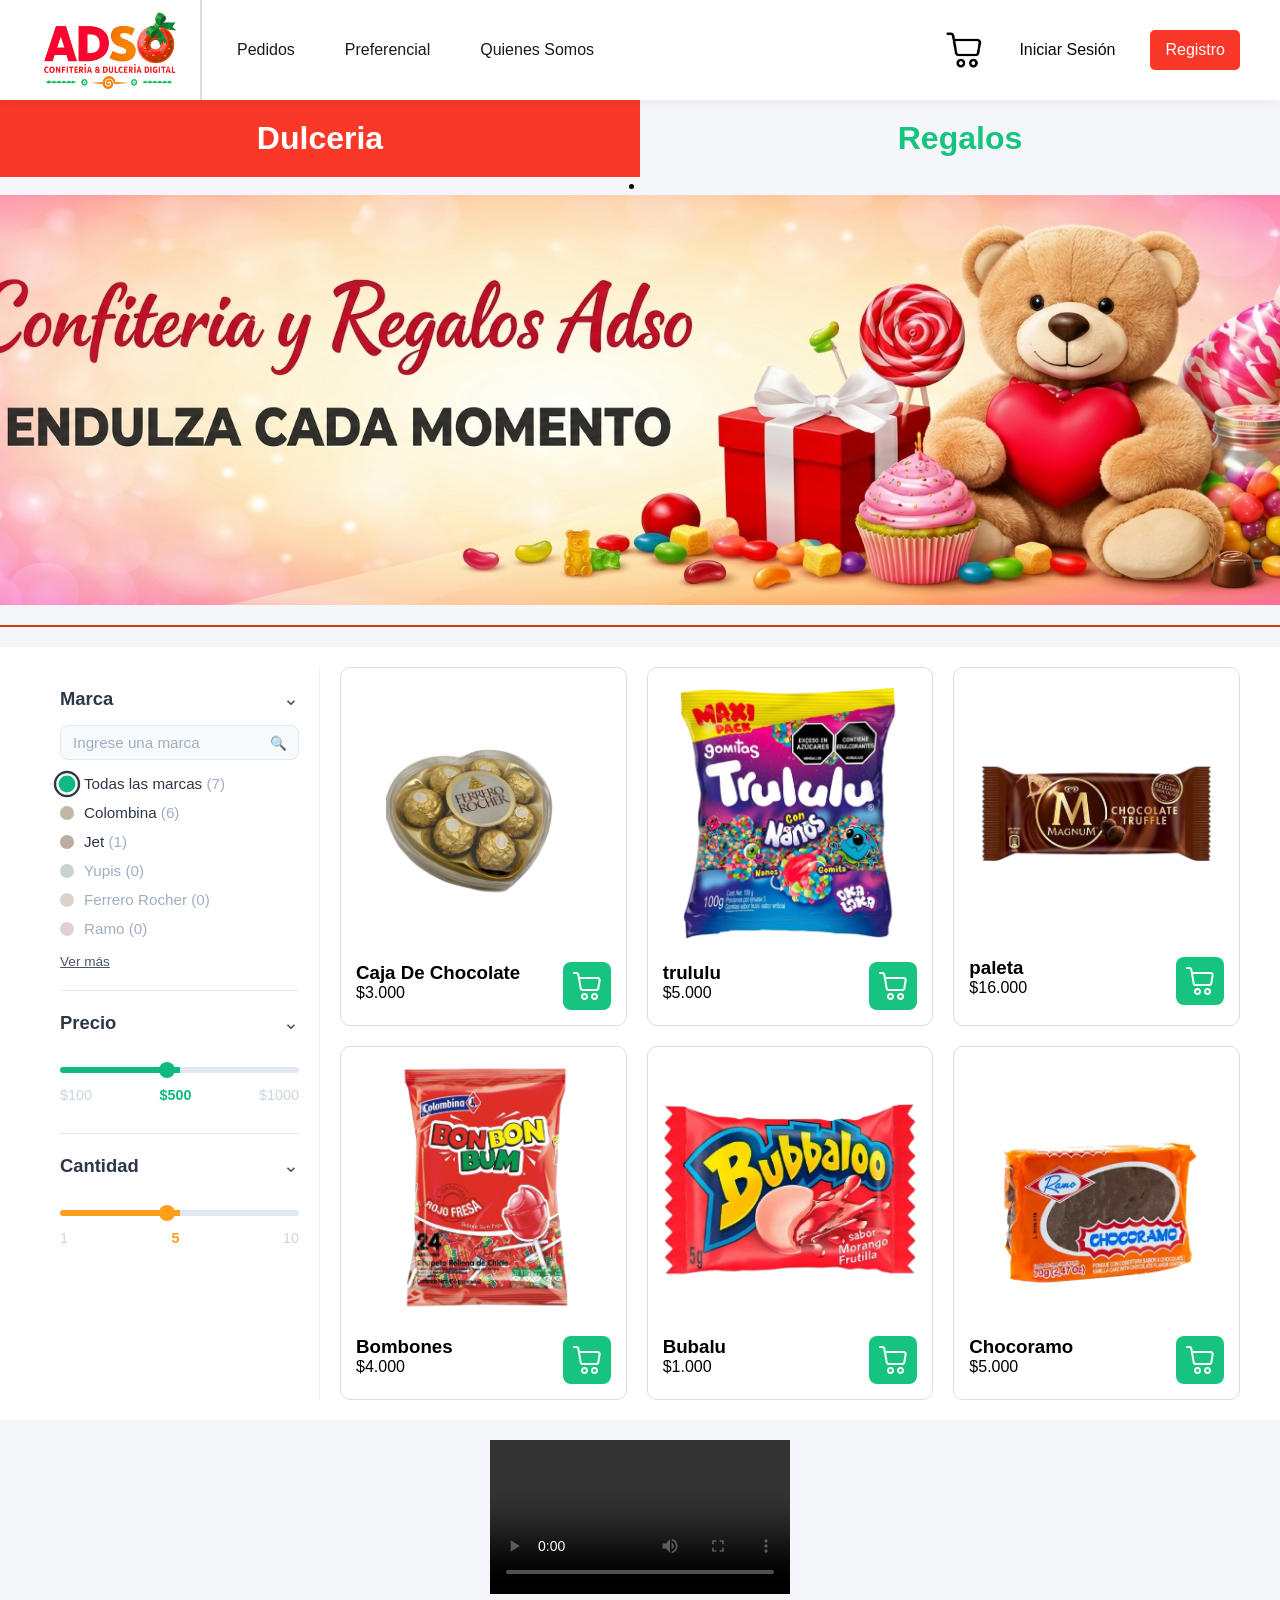
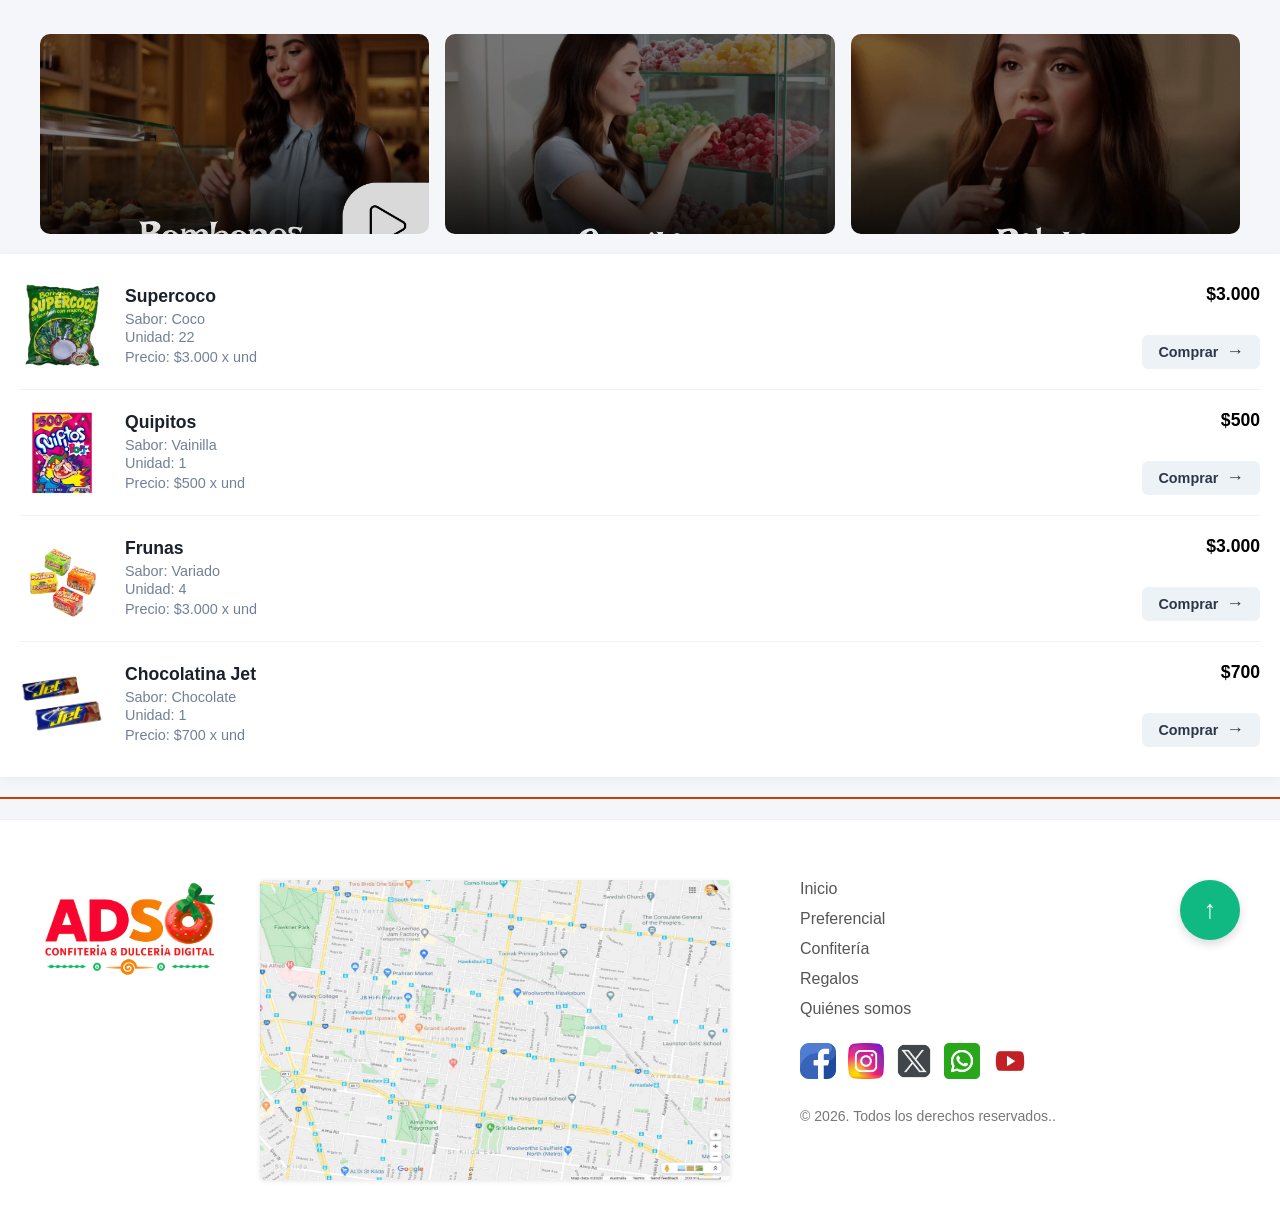
==== index.html @ 6a6c9027 "feat: mejorar estilos de navegación al agregar clase activa y efectos hover en los enlaces" ====
<!DOCTYPE html>
<html lang="es">

<head>
    <meta charset="UTF-8">
    <meta name="viewport" content="width=device-width, initial-scale=1.0">
    <title>Confitería Adso</title>
    <link rel="stylesheet" href="styles/styles.css">
</head>

<body>

    <header>

        <div class="derecha">

            <div class="logo">
                <img class="logo-img" src="./assets/logo sin fondo.png" alt="logo">
            </div>
            <hr>
            <nav class="navegacion">
                <ul >
                   
                    <li class="activo"><a href="#">Pedidos</a></li>
                    <li class="activo"><a href="#">Preferencial</a></li>
                    <li class="activo"><a href="#">Quienes Somos</a></li>
                </ul>
            </nav>

        </div>

        <div class="derecha">
            <a href="#" class="carrito">
                <img class="carrito-img" src="./assets/dulceria/carro-de-la-compra 1.svg" alt="">
            </a>
            <a href="#" class="sesion">Iniciar Sesión</a>
            <a href="#" class="registro">Registro</a>


        </div>

    </header>
    <section class="categoria">

        <a href="index.html" class="btn-categoria dulceria">Dulceria</a>
        <a href="regalos.html" class="btn-categoria regalo">Regalos</a>
    </section>

    <div class="banner">
        
            <li><img class="banner-img" src="./assets/dulceria/banner 1 - copia.png" alt="banner" ></li>
            
    </div>

    <hr>
    <section class="vitrina-productos">
        <aside class="filtrado">

            <div class="seccion-filtro">
                <div class="encabezado-filtro">
                    <h3>Marca</h3>
                    <span class="icono-flecha">&#x2304;</span>
                </div>

                <div class="caja-busqueda">
                    <input type="text" placeholder="Ingrese una marca">
                    <span class="icono-buscar">&#x1F50D;</span>
                </div>

                <ul class="lista-filtros">
                    <li>
                        <label class="contenedor-radio">
                            <input type="radio" name="filtro-marca" checked>
                            <span class="punto-color punto-todas"></span>
                            <span class="texto-etiqueta">Todas las marcas <span class="contador">(7)</span></span>
                        </label>
                    </li>
                    <li>
                        <label class="contenedor-radio">
                            <input type="radio" name="filtro-marca">
                            <span class="punto-color punto-colombina"></span>
                            <span class="texto-etiqueta">Colombina <span class="contador">(6)</span></span>
                        </label>
                    </li>
                    <li>
                        <label class="contenedor-radio">
                            <input type="radio" name="filtro-marca">
                            <span class="punto-color punto-jet"></span>
                            <span class="texto-etiqueta">Jet <span class="contador">(1)</span></span>
                        </label>
                    </li>
                    <li>
                        <label class="contenedor-radio deshabilitado">
                            <input type="radio" name="filtro-marca" disabled>
                            <span class="punto-color punto-yupis"></span>
                            <span class="texto-etiqueta">Yupis <span class="contador">(0)</span></span>
                        </label>
                    </li>
                    <li>
                        <label class="contenedor-radio deshabilitado">
                            <input type="radio" name="filtro-marca" disabled>
                            <span class="punto-color punto-ferrero"></span>
                            <span class="texto-etiqueta">Ferrero Rocher <span class="contador">(0)</span></span>
                        </label>
                    </li>
                    <li>
                        <label class="contenedor-radio deshabilitado">
                            <input type="radio" name="filtro-marca" disabled>
                            <span class="punto-color punto-ramo"></span>
                            <span class="texto-etiqueta">Ramo <span class="contador">(0)</span></span>
                        </label>
                    </li>
                </ul>
                <a href="#" class="ver-mas">Ver más</a>
            </div>

            <hr class="linea-divisoria">

            <div class="seccion-filtro">
                <div class="encabezado-filtro">
                    <h3>Precio</h3>
                    <span class="icono-flecha">&#x2304;</span>
                </div>
                <div class="contenedor-rango tema-verde">
                    <input type="range" min="100" max="1000" value="500" class="deslizador">
                    <div class="etiquetas-rango">
                        <span>$100</span>
                        <span class="valor-actual">$500</span>
                        <span>$1000</span>
                    </div>
                </div>
            </div>

            <hr class="linea-divisoria">

            <div class="seccion-filtro">
                <div class="encabezado-filtro">
                    <h3>Cantidad</h3>
                    <span class="icono-flecha">&#x2304;</span>
                </div>
                <div class="contenedor-rango tema-naranja">
                    <input type="range" min="1" max="10" value="5" class="deslizador">
                    <div class="etiquetas-rango">
                        <span>1</span>
                        <span class="valor-actual">5</span>
                        <span>10</span>
                    </div>
                </div>
            </div>

        </aside>

        <section class="productos">

            <div class="card">
                <img class="card-img" src="./assets/dulceria/descarga.png" alt="chocolate"
                    style="width: 237px;height: 203px;">
                <div class="items">
                    <div class="top">
                        <h3>Caja De Chocolate</h3>
                        <p>$3.000</p>
                    </div>
                    <button class="agregar-carrito">
                        <img class="icono" src="./assets/dulceria/carro-de-la-compra 1.svg" alt="Agregar al carrito">
                    </button>
                </div>
            </div>

            <div class="card">
                <img class="card-img" src="./assets/dulceria/trululu.png" alt="" style="width: 232px;height: 202px;">
                <div class="items">
                    <div class="top">
                        <h3>trululu</h3>
                        <p>$5.000</p>
                    </div>
                    <button class="agregar-carrito">
                        <img class="icono" src="./assets/dulceria/carro-de-la-compra 1.svg" alt="Agregar al carrito">
                    </button>
                </div>
            </div>

            <div class="card">
                <img class="card-img" src="./assets/dulceria/paleta.png" alt="" style="width: 212px;height: 203px;">
                <div class="items">
                    <div class="top">
                        <h3>paleta</h3>
                        <p>$16.000</p>
                    </div>
                    <button class="agregar-carrito">
                        <img class="icono" src="./assets/dulceria/carro-de-la-compra 1.svg" alt="Agregar al carrito">
                    </button>
                </div>
            </div>

            <div class="card">
                <img class="card-img" src="./assets/dulceria/bombones.png" alt="" style="width: 198px;height: 198px;">
                <div class="items">
                    <div class="top">
                        <h3>Bombones</h3>
                        <p>$4.000</p>
                    </div>
                    <button class="agregar-carrito">
                        <img class="icono" src="./assets/dulceria/carro-de-la-compra 1.svg" alt="Agregar al carrito">
                    </button>
                </div>
            </div>

            <div class="card">
                <img class="card-img" src="./assets/dulceria/bubalu.png" alt="" style="width: 237px;height: 204px;">
                <div class="items">
                    <div class="top">
                        <h3>Bubalu</h3>
                        <p>$1.000</p>
                    </div>
                    <button class="agregar-carrito">
                        <img class="icono" src="./assets/dulceria/carro-de-la-compra 1.svg" alt="Agregar al carrito">
                    </button>
                </div>
            </div>

            <div class="card">
                <img class="card-img" src="./assets/dulceria/chocoramo.png" alt="" style="width: 250px;height: 242px;">
                <div class="items">
                    <div class="top">
                        <h3>Chocoramo</h3>
                        <p>$5.000</p>
                    </div>
                    <button class="agregar-carrito">
                        <img class="icono" src="./assets/dulceria/carro-de-la-compra 1.svg" alt="Agregar al carrito">
                    </button>
                </div>
            </div>
        </section>
    </section>
    <section class="videos">
        <div class="videos-producto">
            <div class="tarjeta-videos">
                <video width="100%" height="100%" controls>
                    <source src="./assets/dulceria/bombones.mp4" type="video/mp4">
                </video>
            </div>

        </div>
    </section>
    <section>
        <div class="imagenes-de-video">
            <img class="img-video" src="./assets/dulceria/imagen bombon.jpeg" alt=""
                style="width: 360px; height: 200px;">
            <img class="img-video" src="./assets/dulceria/imagen gomita.jpeg" alt=""
                style="width: 360px; height: 200px;">
            <img class="img-video" src="./assets/dulceria/imagen paleta.jpeg" alt=""
                style="width: 360px; height: 200px;">
        </div>
    </section>
    <section>
        <div class="product-container">
            <div class="product-item">
                <img src="./assets/dulceria/super coco.png" alt="Supercoco" class="product-img">
                <div class="product-details">
                    <h2 class="product-title">Supercoco</h2>
                    <p class="product-info">Sabor: Coco</p>
                    <p class="product-info">Unidad: 22</p>
                    <p class="product-info price-per-unit">Precio: $3.000 x und</p>
                </div>
                <div class="product-actions">
                    <span class="product-price">$3.000</span>
                    <button class="btn-buy">Comprar <span class="arrow">&rarr;</span></button>
                </div>
            </div>

            <div class="product-item">
                <img src="./assets/dulceria/quipito.png" alt="Quipitos" class="product-img">
                <div class="product-details">
                    <h2 class="product-title">Quipitos</h2>
                    <p class="product-info">Sabor: Vainilla</p>
                    <p class="product-info">Unidad: 1</p>
                    <p class="product-info price-per-unit">Precio: $500 x und</p>
                </div>
                <div class="product-actions">
                    <span class="product-price">$500</span>
                    <button class="btn-buy">Comprar <span class="arrow">&rarr;</span></button>
                </div>
            </div>

            <div class="product-item">
                <img src="./assets/dulceria/frunas.png" alt="Frunas" class="product-img">
                <div class="product-details">
                    <h2 class="product-title">Frunas</h2>
                    <p class="product-info">Sabor: Variado</p>
                    <p class="product-info">Unidad: 4</p>
                    <p class="product-info price-per-unit">Precio: $3.000 x und</p>
                </div>
                <div class="product-actions">
                    <span class="product-price">$3.000</span>
                    <button class="btn-buy">Comprar <span class="arrow">&rarr;</span></button>
                </div>
            </div>

            <div class="product-item">
                <img src="./assets/dulceria/jet.png" alt="Chocolatina Jet" class="product-img">
                <div class="product-details">
                    <h2 class="product-title">Chocolatina Jet</h2>
                    <p class="product-info">Sabor: Chocolate</p>
                    <p class="product-info">Unidad: 1</p>
                    <p class="product-info price-per-unit">Precio: $700 x und</p>
                </div>
                <div class="product-actions">
                    <span class="product-price">$700</span>
                    <button class="btn-buy">Comprar <span class="arrow">&rarr;</span></button>
                </div>
            </div>
        </div>
    </section>
    <hr>
    <div class="main-footer">
        <div class="footer-container">
            <div class="footer-column footer-logo">
                <img src="./assets/logo sin fondo.png" alt="ADSO Confitería & Dulcería Digital">
            </div>
            <div class="footer-column footer-map">
                <img src="./assets/dulceria/image.png" alt="Mapa de ubicación">
            </div>
            <!-- /informacion del footer de navegacion -->
            <div class="footer-column footer-info">
                <nav class="footer-nav">
                    <ul>
                        <li><a href="#inicio">Inicio</a></li>
                        <li><a href="#preferencial">Preferencial</a></li>
                        <li><a href="#confiteria">Confitería</a></li>
                        <li><a href="#regalos">Regalos</a></li>
                        <li><a href="#quienes-somos">Quiénes somos</a></li>
                    </ul>
                </nav>
                <!-- /redes sociales -->
                <div class="footer-socials">
                    <a href="#" class="social-icon icon-facebook"><img src="./assets/dulceria/facebook.png"
                            alt="Facebook"></a>
                    <a href="#" class="social-icon icon-instagram"><img src="./assets/dulceria/instagram.png"
                            alt="Instagram"></a>
                    <a href="#" class="social-icon icon-x"><img src="./assets/dulceria/twitter.png" alt="X"></a>
                    <a href="#" class="social-icon icon-whatsapp"><img src="./assets/dulceria/whatsapp.png"
                            alt="WhatsApp"></a>
                    <a href="#" class="social-icon icon-youtube"><img src="./assets/dulceria/youtube.png"
                            alt="YouTube"></a>
                </div>
                <p class="footer-copyright">&copy; 2026. Todos los derechos reservados..</p>
            </div>
            <!-- /scroll-top -->
            <div>
                <a href="#top" class="btn-scroll-top" aria-label="Volver arriba">
                    <span class="arrow-up">&uarr;</span>
                </a>
            </div>
        </div>

        </div>
</body>

</html>
---- styles/styles.css ----
* {
    margin: 0;
    padding: 0;
    box-sizing: border-box;
    font-family: 'Fira Sans', sans-serif;
}
/*estilos generales del body*/
header {
    background: white;
    display: flex;
    justify-content: space-between;
    align-items: center;
    height: 100px;
    width: 100%;
    margin: 0;
    padding: 0 40px;
    box-shadow: 0 2px 10px rgba(0, 0, 0, 0.05);
    position: relative;
    top: 0;
    left: 0;
}
/*estilos para la parte derecha del header*/
.derecha {
    display: flex;
    align-items: center;
    gap: 20px;
}
/*estilos para la linea divisoria en la parte derecha del header*/
.derecha hr {
    height: 100px;
    border: 1px solid #ddd;
}
/*estilos para los enlaces en la parte derecha del header*/
.derecha a {
    text-decoration: none;
    color: #1a1a1a;
    font-weight: 400;
    font-size: 16px;
    height: 40px;
    display: flex;
    align-items: center;
}.sesion {
    color: rgb(7, 6, 6) !important;
    padding: 10px 15px;
    border-radius: 5px;
}
.sesion:hover {
    text-decoration: underline;
    text-decoration-color: #16C47F;
}
/*estilos para el boton de registro*/
.registro {

    background: #F93827;
    color: white !important;
    padding: 10px 15px;
    border-radius: 5px;
}
.registro:hover {
    background: #FF9D23;
}
/*estilos para la imagen del carrito de compras*/
.derecha a .carrito-img {
    width: 40px;
    height: 40px;
}
/*estilos para el contenedor del logo*/
.logo {
    width: 140px;
    height: 80px;
}
/*estilos para la imagen del logo*/
.logo .logo-img {
    width: 100%;
    height: 100%;
}
/*estilos para el contenedor de navegacion*/
nav ul {
    display: flex;
    list-style: none;
    gap: 20px;
}

.activo {
    padding: 5px 15px 5px 15px;
    border-radius: 10px;
}

 .activo:hover {
   background: #FF9D23;
    text-decoration-color:#FF9D23;
}
/*estilos para los enlaces de navegacion*/
nav a {
    text-decoration: none;
    color: #1a1a1a;
    font-weight: 400;
    font-size: 16px;
    transition: all 0.3s ease;
}


/*estilos para el contenedor de categorias*/
.categoria {
    display: flex;
    width: 100%;
    justify-content: center;
}
/*estilos para los botones de categoria*/
.btn-categoria {
    flex: 1;
    text-align: center;
    text-decoration: none;
    color: #fff;
    font-size: 32px;
    font-weight: bold;
    padding: 20px;
}
/*estilos para la categoria de regal*/
.regalo{
    font-family: 'Karla', sans-serif, bold;
    font-size: 32px;
    color: #16C47F;
}
/*estilos para la categoria de dulceria*/
.dulceria {
    background: #F93827;
    font-family: 'Karla', sans-serif, bold;
    font-size: 32px;
}
/*estilos para el contenedor del banner*/
.banner {
    text-align: center;
    width: 100%;
    
}

/*estilos para la imagen del banner*/
.banner img {
    width: 100%;
    height: 410px;
    display: block;
    object-fit: cover;
  
}

/*estilos para el titulo del banner*/
.banner h1 {
    color: #c2185b;
    margin-bottom: 10px;
}
/*estilos para la vitrina de productos y su contenedor principal*/
.vitrina-productos {
    display: flex;
    flex-wrap: wrap;
    gap: 20px;
    width: 100%;
    max-width: none;
    min-width: 0;
    margin: 0 auto;
    padding: 20px 40px;
    background: #fff;
    box-sizing: border-box;
}
.filtrado {
    flex: 0 0 280px;
}
.productos {
    flex: 1 1 0;
}

/*estilos para la barra lateral de filtros y el contenedor de filtrado*/
.barra-lateral-filtros,
.filtrado {
    width: auto;
    min-width: 280px;
    max-width: 280px;
    background-color: #ffffff;
    padding: 20px;
    font-family: 'Segoe UI', sans-serif;
    color: #333333;
    border-right: 1px solid #f0f0f0;
}

/*estilos para cada seccion de filtros en la barra lateral*/
.seccion-filtro {
    margin-bottom: 15px;
}
/*estilos para el encabezado de cada seccion de filtros*/
.encabezado-filtro {
    display: flex;
    justify-content: space-between;
    align-items: center;
    margin-bottom: 15px;
    cursor: pointer;
}
/*estilos para el titulo de cada seccion de filtros*/
.encabezado-filtro h3 {
    font-size: 1.15rem;
    font-weight: 700;
    color: #2d3748;
}
/*estilos para el icono de flecha en el encabezado de cada seccion de filtros*/
.icono-flecha {
    font-size: 1.2rem;
    color: #4a5568;
}
/*estilos para el contenedor de cada seccion de filtros*/
.caja-busqueda {
    position: relative;
    margin-bottom: 15px;
}
/*estilos para la caja de busqueda en cada seccion de filtros*/
.caja-busqueda input {
    width: 100%;
    padding: 8px 35px 8px 12px;
    border: 1px solid #e2e8f0;
    border-radius: 8px;
    background-color: #f7fafc;
    font-size: 0.95rem;
    color: #4a5568;
    outline: none;
}
/*estilos para el placeholder de la caja de busqueda*/
.caja-busqueda ::placeholder {
    color: #a0aec0;
}
/*estilos para el icono de busqueda dentro de la caja de busqueda*/
.icono-buscar {
    position: absolute;
    right: 12px;
    top: 50%;
    transform: translateY(-50%);
    color: #a0aec0;
    font-size: 0.85rem;
}
/*estilos para la lista de filtros en cada seccion de filtros*/
.lista-filtros {
    list-style: none;
    padding: 0;
    margin: 0;
}
/*estilos para cada item de filtro en la lista*/
.lista-filtros li {
    margin-bottom: 12px;
}
/*contenedor de cada filtro con radio button, punto de color y texto*/
.contenedor-radio {
    display: flex;
    align-items: center;
    cursor: pointer;
    font-size: 0.95rem;
    color: #2d3748;
    user-select: none;
}
/*ocultar los radio buttons originales*/
.contenedor-radio input {
    display: none; 
}

/*estilos para el punto de color en cada filtro*/
.punto-color {
    width: 14px;
    height: 14px;
    border-radius: 50%;
    margin-right: 10px;
    display: inline-block;
    transition: transform 0.1s ease;
}
/*estilos de puntos de color para cada marca*/
.punto-todas { background-color: #10b981; }
.punto-colombina { background-color: #c4b5a4; }
.punto-jet { background-color: #bcaba0; }
.punto-yupis { background-color: #a3b8b0; }
.punto-ferrero { background-color: #c4b6a5; }
.punto-ramo { background-color: #cbb4b0; }
/*estilos para el texto de cada filtro*/
.texto-etiqueta {
    flex-grow: 1;
}
/*estilos para el contador de productos en cada filtro*/
.contador {
    color: #a0aec0;
}
/*estilos para el punto de color cuando el filtro esta seleccionado*/
.contenedor-radio input:checked + .punto-color {
    transform: scale(1.2);
    box-shadow: 0 0 0 2px #fff, 0 0 0 4px currentColor;
}
/*estilos para el contenedor del filtro cuando esta deshabilitado*/
.contenedor-radio.deshabilitado {
    color: #a0aec0;
    cursor: not-allowed;
}
/*estilos para el punto de color cuando el filtro esta deshabilitado*/
.contenedor-radio.deshabilitado .punto-color {
    opacity: 0.6;
}
/*estilos para el enlace de ver mas en cada seccion de filtros*/
.ver-mas {
    display: inline-block;
    font-size: 0.85rem;
    color: #4a5568;
    text-decoration: underline;
    margin-top: 5px;
}
/*estilos para la linea divisoria entre secciones de filtros*/
.linea-divisoria {
    border: 0;
    border-top: 1px solid #e2e8f0;
    margin: 20px 0;
}

.contenedor-rango {
    padding: 10px 0;
}
/*estilos para el deslizador de rango de precio*/
.deslizador {
    -webkit-appearance: none;
    appearance: none;
    width: 100%;
    height: 6px;
    border-radius: 3px;
    outline: none;
}
/*estilos para el color del fondo del deslizador segun el tema*/
.tema-verde .deslizador {
    background: linear-gradient(to right, #10b981 0%, #10b981 50%, #e2e8f0 50%, #e2e8f0 100%);
}
/*estilos para el color del fondo del deslizador segun el tema*/
.tema-naranja .deslizador {
    background: linear-gradient(to right, #ff9f1c 0%, #ff9f1c 50%, #e2e8f0 50%, #e2e8f0 100%);
}
/*estilos para el thumb del deslizador*/
.deslizador::-webkit-slider-thumb {
    -webkit-appearance: none;
    appearance: none;
    width: 16px;
    height: 16px;
    border-radius: 50%;
    cursor: pointer;
    border: none;
}
/*estilos para el color del thumb del deslizador segun el tema*/
.tema-verde .deslizador::-webkit-slider-thumb { background-color: #10b981; }
.tema-naranja .deslizador::-webkit-slider-thumb { background-color: #ff9f1c; }
/*estilos para mostrar las etiquetas del rango de precio*/
.etiquetas-rango {
    display: flex;
    justify-content: space-between;
    margin-top: 10px;
    font-size: 0.9rem;
    color: #cbd5e0;
}
/*estilos para mostrar el valor actual del rango de precio*/
.etiquetas-rango .valor-actual {
    font-weight: bold;
}
/*estilos para mostrar el valor actual del rango de precio*/
.tema-verde .valor-actual { color: #10b981; }
.tema-naranja .valor-actual { color: #ff9f1c; }
/*contenedor de productos en la vitrina*/
.productos {
    flex: 1;
    min-width: 0;
    width: 100%;
    display: grid;
    grid-template-columns: repeat(3, minmax(220px, 1fr));
    gap: 20px;
    padding: 0;
    grid-auto-rows: auto;
    transition: all 0.3s ease;
}
.card-img{
    transition: all 0.3s ease;

}
.card:hover img {
 
}


/*estilos de cada producto en la lista*/
.card {
    border: 1px solid #ddd;
    padding: 15px;
    text-align: center;
    border-radius: 10px;
    background: #fff;
    box-sizing: border-box;
    transition: all 0.3s ease;
}
.card:hover {
    background: #feebe9;
    transform: scale(1.05);
}

.card:hover .agregar-carrito {
    width: 120px;
}

/*contenedor de informacion y boton de agregar al carrito en cada producto*/
.card .items {
    display: flex;
    flex-direction: row;
    justify-content: space-between;
    font-family: 'inter', sans-serif;
}
/*contenedor del boton de agregar al carrito en cada producto*/
.items .agregar-carrito {
    display: flex;
    justify-content: center;
    align-items: center;
}
/*estilos del icono de agregar al carrito en cada producto*/
.items .agregar-carrito .icono {
    filter: brightness(0) invert(1);
    width: 32px;
    height: 32px;
}
/*contenedor de la parte superior de cada producto*/
.top {
    display: flex;
    flex-direction: column;
    align-items: start;
}
/*estilos de imagen del producto en cada tarjeta*/
.card .card-img {
    width: 100% !important;
    max-width: 100%;
    height: 150px;
    object-fit: contain;
    margin-bottom: 15px;
}
/*contenedor del pie de cada producto*/
.card-footer{
    display: flex;
    justify-content: space-between;
    align-items: flex-end;
    margin-top: 10px;
}
/*contenedor de informacion del producto*/
.card-info {
    display: flex;
    flex-direction: column;
    gap: 10px;
}
/*estilos del titulo del producto*/
.card-title {
    font-size: 20px;
    color: #333;
    font-weight: normal;
    margin: 0;
}
/*estilos del precio del producto*/
.card-price {
    font-size: 24px;
    font-weight: bold;
    color: #1a1a1a;
    margin: 0;
}
/*estilos del boton de agregar al carrito*/
.card .agregar-carrito {
    background: #16C47F; 
    color: white;
    border: none;
    width: 48px;
    height: 48px;
    border-radius: 8px;
    cursor: pointer;
    display: flex;
    justify-content: center;
    align-items: center;
    transition: background 0.2s ease;
    transition: width 0.5s ease;
}
/*efecto hover en boton de agregar al carrito*/
.card .agregar-carrito:hover {
    background: #12a369;
}
/*estilos del icono de agregar al carrito*/
.card .agregar-carrito i {
    font-size: 20px;
}
/*estilos del contenedor de promocion*/
.promo {
    width: 100%;
    padding: 20px;
}
/*estilos de imagenes de promocion*/
.promo .promo-img {
    width: 100%;
    border-radius: 10px;
}
/*estilos del footer*/
footer {
    background: #f2f2f2;
    text-align: center;
    padding: 20px;
    margin-top: 20px;
}
/*estilos de la linea divisoria*/
hr {
    border: none;
    border: 1px solid #ce3d08;
    margin: 20px 0;
}
/*estilos del contenedor de videos de producto*/
.videos-producto {
    display: flex;
    width: 100%;
    justify-content: center;
    gap: 20px;
    padding: 20px 0;
}
/*estilos del contenedor de imagenes de video*/
.imagenes-de-video {
display: flex;
flex-direction: row;
gap: 16px;
padding: 20px 40px;
    
}
/*estilos de imagenes de video*/
.img-video {
   flex: 1;
    height: 250px;
    object-fit: cover;
    border-radius: 10px;
}
/*estilos generales para todo el sitio*/
* {
    margin: 0;
    padding: 0;
    box-sizing: border-box;
    font-family: 'Segoe UI', Tahoma, Geneva, Verdana, sans-serif;
}
/*estilos generales del body*/
body {
    background-color: #f4f6f9;
    display: block;
    padding: 0;
    margin: 0;
}
/*estilos del contenedor principal de productos*/
.product-container {
    background-color: #ffffff;
    width: 100%;
    max-width: none;
    border-radius: 0;
    box-shadow: 0 2px 10px rgba(0, 0, 0, 0.05);
    padding: 10px 20px;
    margin: 0;
}
/*estilos de cada producto en la lista*/
.product-item {
    display: flex;
    align-items: center;
    padding: 20px 0;
    border-bottom: 1px solid #edf2f7;
}
/* eliminar borde inferior del ultimo producto*/
.product-item:last-child {
    border-bottom: none;
}
/*estilos de imagen del producto*/
.product-img {
    width: 85px;
    height: 85px;
    object-fit: contain;
    margin-right: 20px;
}
/*contenedor de detalles del producto*/
.product-details {
    flex-grow: 1;
}
/*estilos del titulo del producto*/
.product-title {
    font-size: 1.1rem;
    font-weight: 700;
    color: #1a202c;
    margin-bottom: 4px;
}
/*estilos de informacion adicional del producto*/
.product-info {
    font-size: 0.9rem;
    color: #718096;
    margin-bottom: 2px;
}
/*estilos del precio por unidad*/
.price-per-unit {
    margin-top: 4px;
}
/*contenedor de acciones del producto*/
.product-actions {
    display: flex;
    flex-direction: column;
    align-items: flex-end;
    justify-content: space-between;
    height: 85px; 
}
/*estilos del precio del producto*/
.product-price {
    font-size: 1.1rem;
    font-weight: 700;
    color: #000000;
}
/*estilos del boton de comprar*/
.btn-buy {
    background-color: #edf2f7;
    color: #2d3748;
    border: none;
    padding: 8px 16px;
    border-radius: 6px;
    font-size: 0.9rem;
    font-weight: 600;
    cursor: pointer;
    display: flex;
    align-items: center;
    gap: 8px;
    transition: background-color 0.2s ease;
}
/*efecto hover en boton de comprar*/
.btn-buy:hover {
    background-color: #e2e8f0;
}

/*estilos de la flecha del boton de scroll top*/
.arrow {
    font-size: 1.1rem;
    line-height: 1;
}
/*estilos de la linea divisoria*/
hr {
    border: none;
    border: 1px solid #ce3d08;
    margin: 20px 0;
}
/*estilos del footer*/
.main-footer {
    background-color: #ffffff;
    padding: 60px 40px 30px 40px;
    font-family: 'Segoe UI', Roboto, sans-serif;
    border-top: 1px solid #f0f0f0;
    position: relative; 
    display: flex;
    flex-direction: row;
}
/*contenedor del footer*/
.footer-container {
    display: grid;
    grid-template-columns: repeat(7, 1fr);
    gap: 40px;
}
/*estilos de columnas del footer*/
.footer-column {
    display: flex;
    flex-direction: column;
}
/*imagen del logo*/
.footer-logo img {
    max-width: 180px;
    height: auto;  
}

.footer-map {
    grid-column: span 3; 
}

/*mapa de ubicacion*/
.footer-map img {
    height: 300px;
    border-radius: 4px;
    box-shadow: 0 1px 5px rgba(0,0,0,0.1);
}
/*informacion de contacto*/
.footer-info {
    align-items: flex-start;
    grid-column: span 2;
    margin-left: 10%;
}
/*informacion de contacto*/
.footer-nav ul {
    display: block;
    list-style: none;
    padding: 0;
    margin: 0 0 25px 0;
}
/*enlaces de contacto*/
.footer-nav li {
    display: block;
    margin-bottom: 12px;
}
/*estilos de enlaces de contacto*/
.footer-nav a {
    text-decoration: none;
    color: #555555;
    font-size: 1rem;
    transition: color 0.2s;
}
/*efecto hover en enlaces de contacto*/
.footer-nav a:hover {
    color: #000000;
}
/*estilos de redes sociales*/
.footer-socials {
    display: flex;
    gap: 12px;
    margin-bottom: 25px;
}
/*estilos de iconos de redes sociales*/
.social-icon img {
    width: 36px;
    height: 36px;
    object-fit: contain;
    transition: transform 0.2s;
}
/*efecto hover en iconos de redes sociales*/
.social-icon :hover {
    transform: scale(1.08);
}
/*estilos de copyright*/
.footer-copyright {
    font-size: 0.88rem;
    color: #777777;
}
/*estilos del boton de scroll top*/
.btn-scroll-top {
    width: 60px;  
    height: 60px;
    background-color: #10b981; 
    border-radius: 50%;
    display: flex;
    justify-content: center;
    align-items: center;
    box-shadow: 0 4px 10px rgba(0, 0, 0, 0.15);
    text-decoration: none;
    transition: background-color 0.2s, transform 0.2s;
    margin-left: auto;
    align-self: flex-end;
}
/*efecto hover en boton de scroll top*/
.btn-scroll-top:hover {
    background-color: #059669;
    transform: translateY(-3px);
}
/*estilos de la flecha del boton de scroll top*/
.arrow-up {
    color: #ffffff;
    font-size: 1.6rem;
    font-weight: bold;
}
/*estilos globales para imágenes fluidas y tarjetas móviles*/
.card-img {
    width: 100% !important;
    height: auto !important;
    max-height: 260px;
}
.img-video {
    width: 100%;
    height: auto;
}

/*estilos responsivos para pantallas pequeñas*/
@media (max-width: 1024px) {
    header {
        flex-wrap: wrap;
        justify-content: center;
        padding: 20px;
        gap: 20px;
        display: flex;
    }

    .derecha {
        width: 100%;
        justify-content: center;
        gap: 15px;
    }
    .logo {
        width: 120px;
        height: 60px;
    }
    .logo-img {
        width: 100%;
        height: 100%;
    }

    nav ul {
        flex-wrap: wrap;
        justify-content: center;
        gap: 12px;
    }

    .categoria {
        flex-direction: column;
        align-items: stretch;
        padding: 0 20px;
    }

    .btn-categoria {
        width: 100%;
        padding: 14px 18px;
        font-size: 26px;
    }

    .banner img {
        height: auto;
    }

    .productos {
        display: grid;
        grid-template-columns: repeat(2, minmax(180px, 1fr));
        gap: 16px;
    }

    .vitrina-productos {
        padding: 16px;
    }

    .productos {
        grid-template-columns: 1fr;
    }

    .card {
        padding: 14px;
    }

    .imagenes-de-video {
        flex-direction: column;
        padding: 20px;
    }

    .video-producto,
    .tarjeta-videos,
    .img-video,
    .product-container,
    .product-item,
    .footer-container {
        width: 100%;
    }

    .product-item {
        flex-direction: column;
        align-items: stretch;
        gap: 12px;
    }

    .product-actions {
        align-items: flex-start;
        justify-content: center;
    }

    .footer-container {
        grid-template-columns: 1fr;
        text-align: center;
        gap: 30px;
    }

    .footer-column {
        align-items: center;
    }

    .footer-info {
        align-items: center;
    }
    
    .btn-scroll-top {
        width: 50px;
        height: 50px;
    }
}
@media (max-width: 768px) {
    header {
        display: flex;
    }
    .logo {
        width: 120px;
        height: 60px;
    }

    .vitrina-productos {
        flex-direction: column;
    }

    .filtrado,
    .barra-lateral-filtros {
        width: 100%;
        max-width: 100%;
        min-width: 100%;
        border-right: none;
    }

    .productos {
        grid-template-columns: repeat(2, 1fr);
    }

    .main-footer {
        flex-direction: column;
        
    }

    .footer-container {
        grid-template-columns: 1fr;
    }

    .derecha {
        width: 100%;
        justify-content: center;
    }

    .card-title {
        font-size: 16px;
    }

    .card-price {
        font-size: 18px;
    }
}
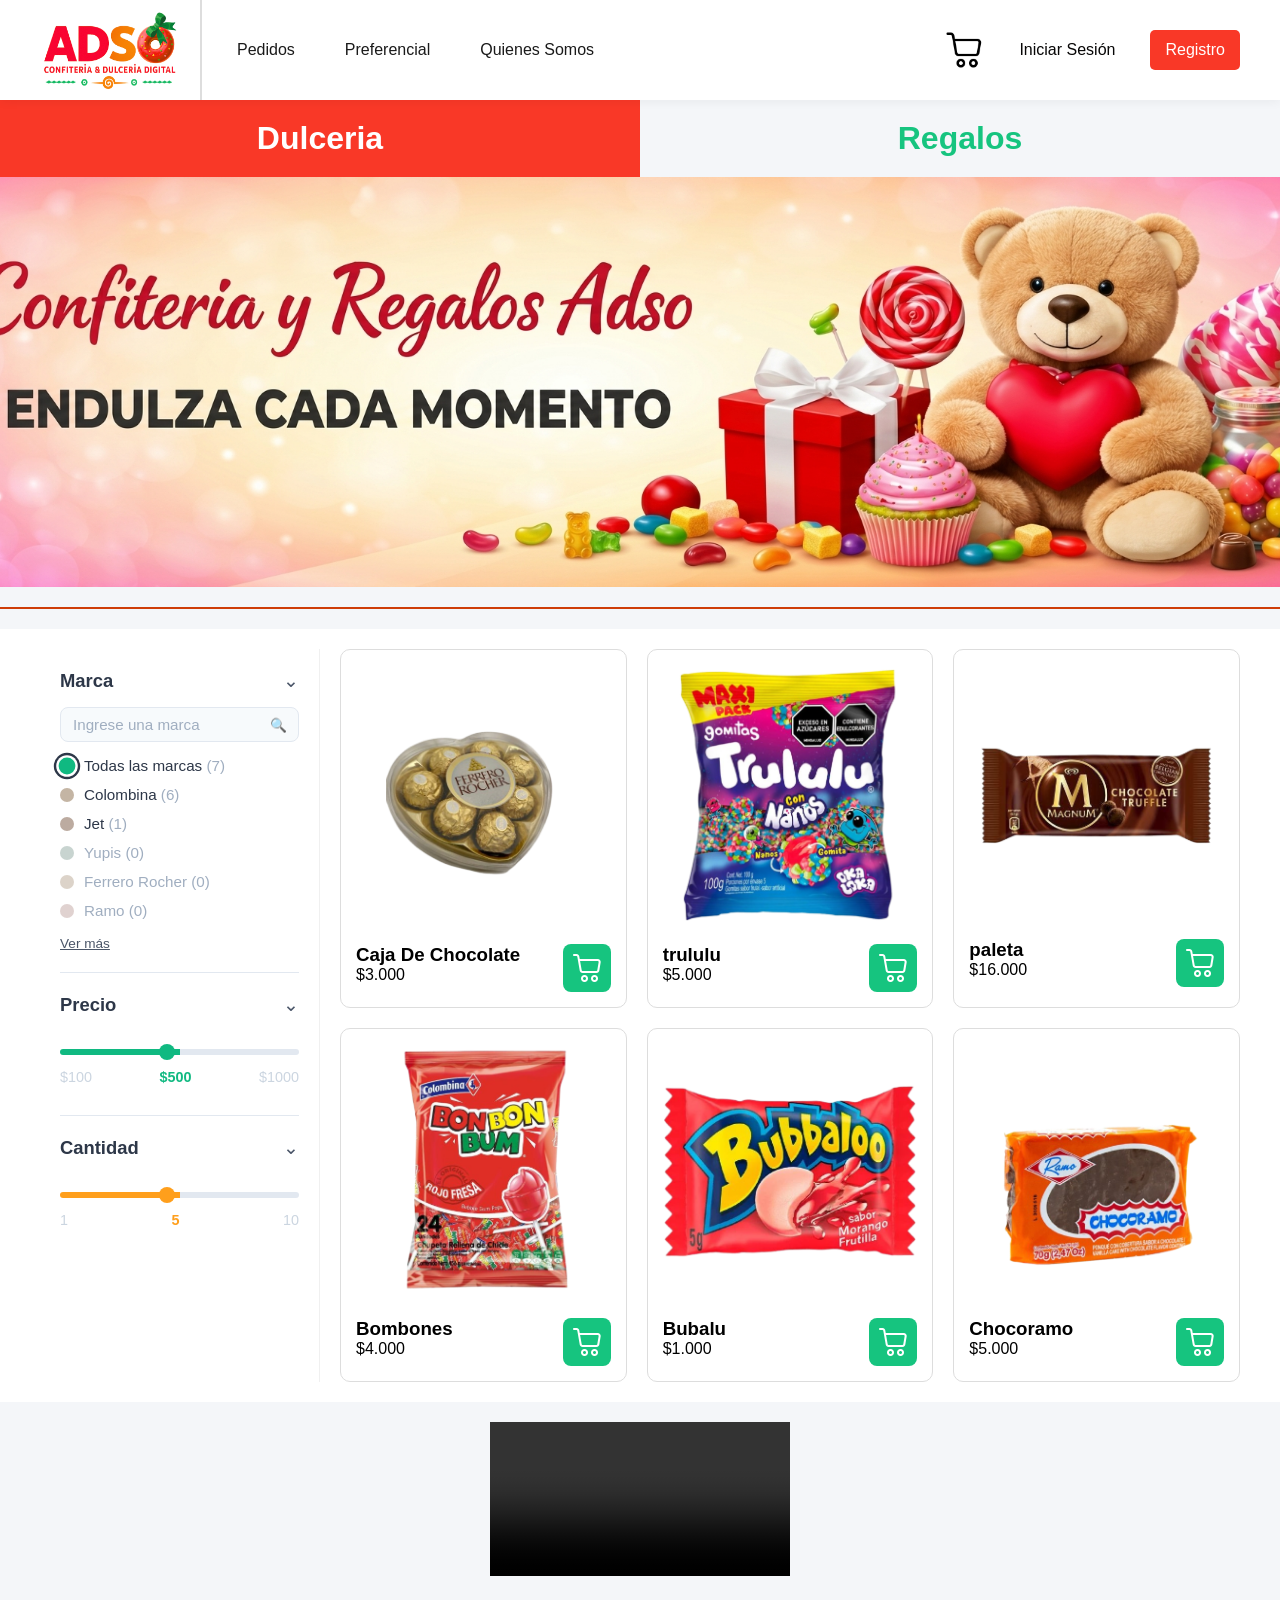
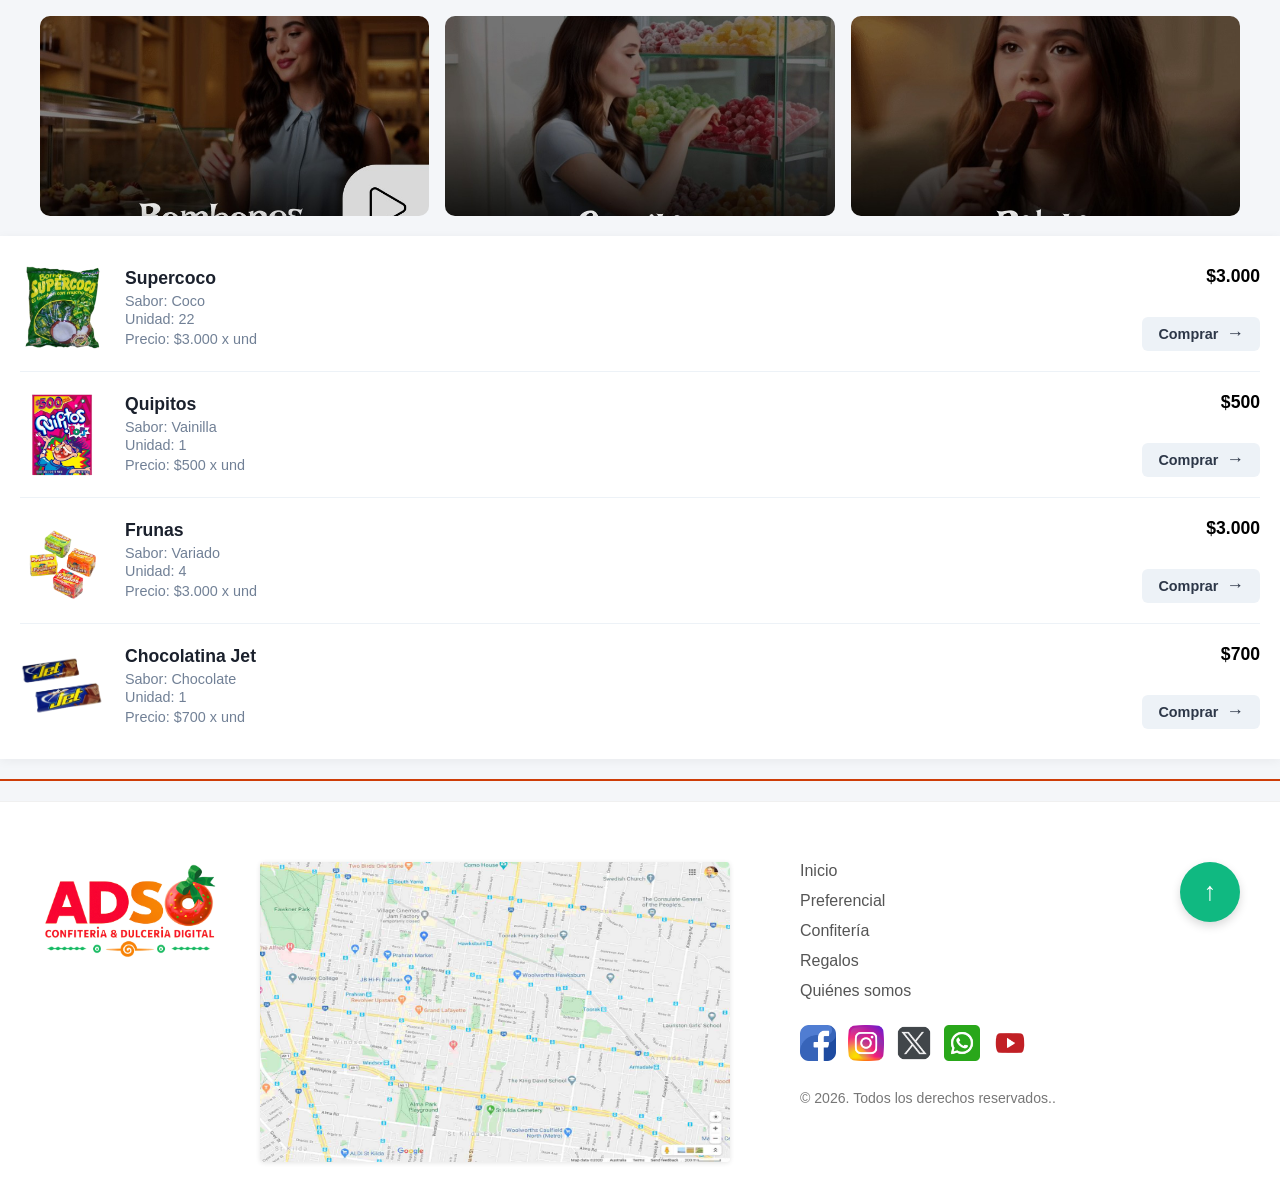
==== commit 14eb7c77: "feat: implementar un slider para el banner con animación y mejorar estilos de navegación" ====
--- a/index.html
+++ b/index.html
@@ -46,10 +46,12 @@
         <a href="regalos.html" class="btn-categoria regalo">Regalos</a>
     </section>
 
-    <div class="banner">
-        
-            <li><img class="banner-img" src="./assets/dulceria/banner 1 - copia.png" alt="banner" ></li>
-            
+    <div class="slider">
+        <div class="slides">
+            <img src="assets/dulceria/banner 1 - copia.png" alt="banner1">
+            <img src="assets/dulceria/banner2.png" alt="banner2" class="banner_regalo">
+            <img src="assets/dulceria/banner3.png" alt="banner3">
+        </div>
     </div>
 
     <hr>
--- a/styles/styles.css
+++ b/styles/styles.css
@@ -1,10 +1,20 @@
-* {
+html,
+body {
     margin: 0;
     padding: 0;
+}
+
+* {
     box-sizing: border-box;
     font-family: 'Fira Sans', sans-serif;
 }
+
 /*estilos generales del body*/
+body {
+    min-height: 100vh;
+    background: #fff;
+}
+
 header {
     background: white;
     display: flex;
@@ -129,23 +139,45 @@
     font-size: 32px;
 }
 /*estilos para el contenedor del banner*/
-.banner {
+.slider {
     text-align: center;
     width: 100%;
-    
-}
-
-/*estilos para la imagen del banner*/
-.banner img {
-    width: 100%;
+    overflow: hidden;
+}
+
+.slides {
+    display: flex;
+    width: 300%;
+    animation: rotar 18s steps(3, end) infinite;
+}
+
+.slider img {
+    width: 33.33%;
     height: 410px;
+    object-fit: cover;
+    flex-shrink: 0;
     display: block;
-    object-fit: cover;
-  
-}
-
+}
+
+@keyframes rotar {
+    0% {
+        transform: translateX(0);
+    }
+
+    33.333% {
+        transform: translateX(-100%);
+    }
+
+    66.666% {
+        transform: translateX(-200%);
+    }
+
+    100% {
+        transform: translateX(-200%);
+    }
+}
 /*estilos para el titulo del banner*/
-.banner h1 {
+.slider h1 {
     color: #c2185b;
     margin-bottom: 10px;
 }
@@ -375,9 +407,7 @@
     transition: all 0.3s ease;
 
 }
-.card:hover img {
- 
-}
+
 
 
 /*estilos de cada producto en la lista*/
@@ -773,9 +803,22 @@
 
     .derecha {
         width: 100%;
+        flex-wrap: wrap;
         justify-content: center;
-        gap: 15px;
-    }
+        align-items: center;
+        gap: 12px;
+    }
+
+    .derecha hr {
+        display: none;
+    }
+
+    .derecha a {
+        font-size: 14px;
+        padding: 8px 12px;
+        white-space: nowrap;
+    }
+
     .logo {
         width: 120px;
         height: 60px;
@@ -789,6 +832,10 @@
         flex-wrap: wrap;
         justify-content: center;
         gap: 12px;
+    }
+
+    nav a {
+        font-size: 15px;
     }
 
     .categoria {
@@ -872,7 +919,29 @@
 @media (max-width: 768px) {
     header {
         display: flex;
-    }
+        flex-wrap: wrap;
+        justify-content: center;
+        padding: 20px;
+        gap: 16px;
+    }
+
+    .derecha {
+        width: 100%;
+        flex-wrap: wrap;
+        justify-content: center;
+        align-items: center;
+        gap: 10px;
+    }
+
+    .derecha hr {
+        display: none;
+    }
+
+    .derecha a {
+        font-size: 14px;
+        padding: 8px 10px;
+    }
+
     .logo {
         width: 120px;
         height: 60px;
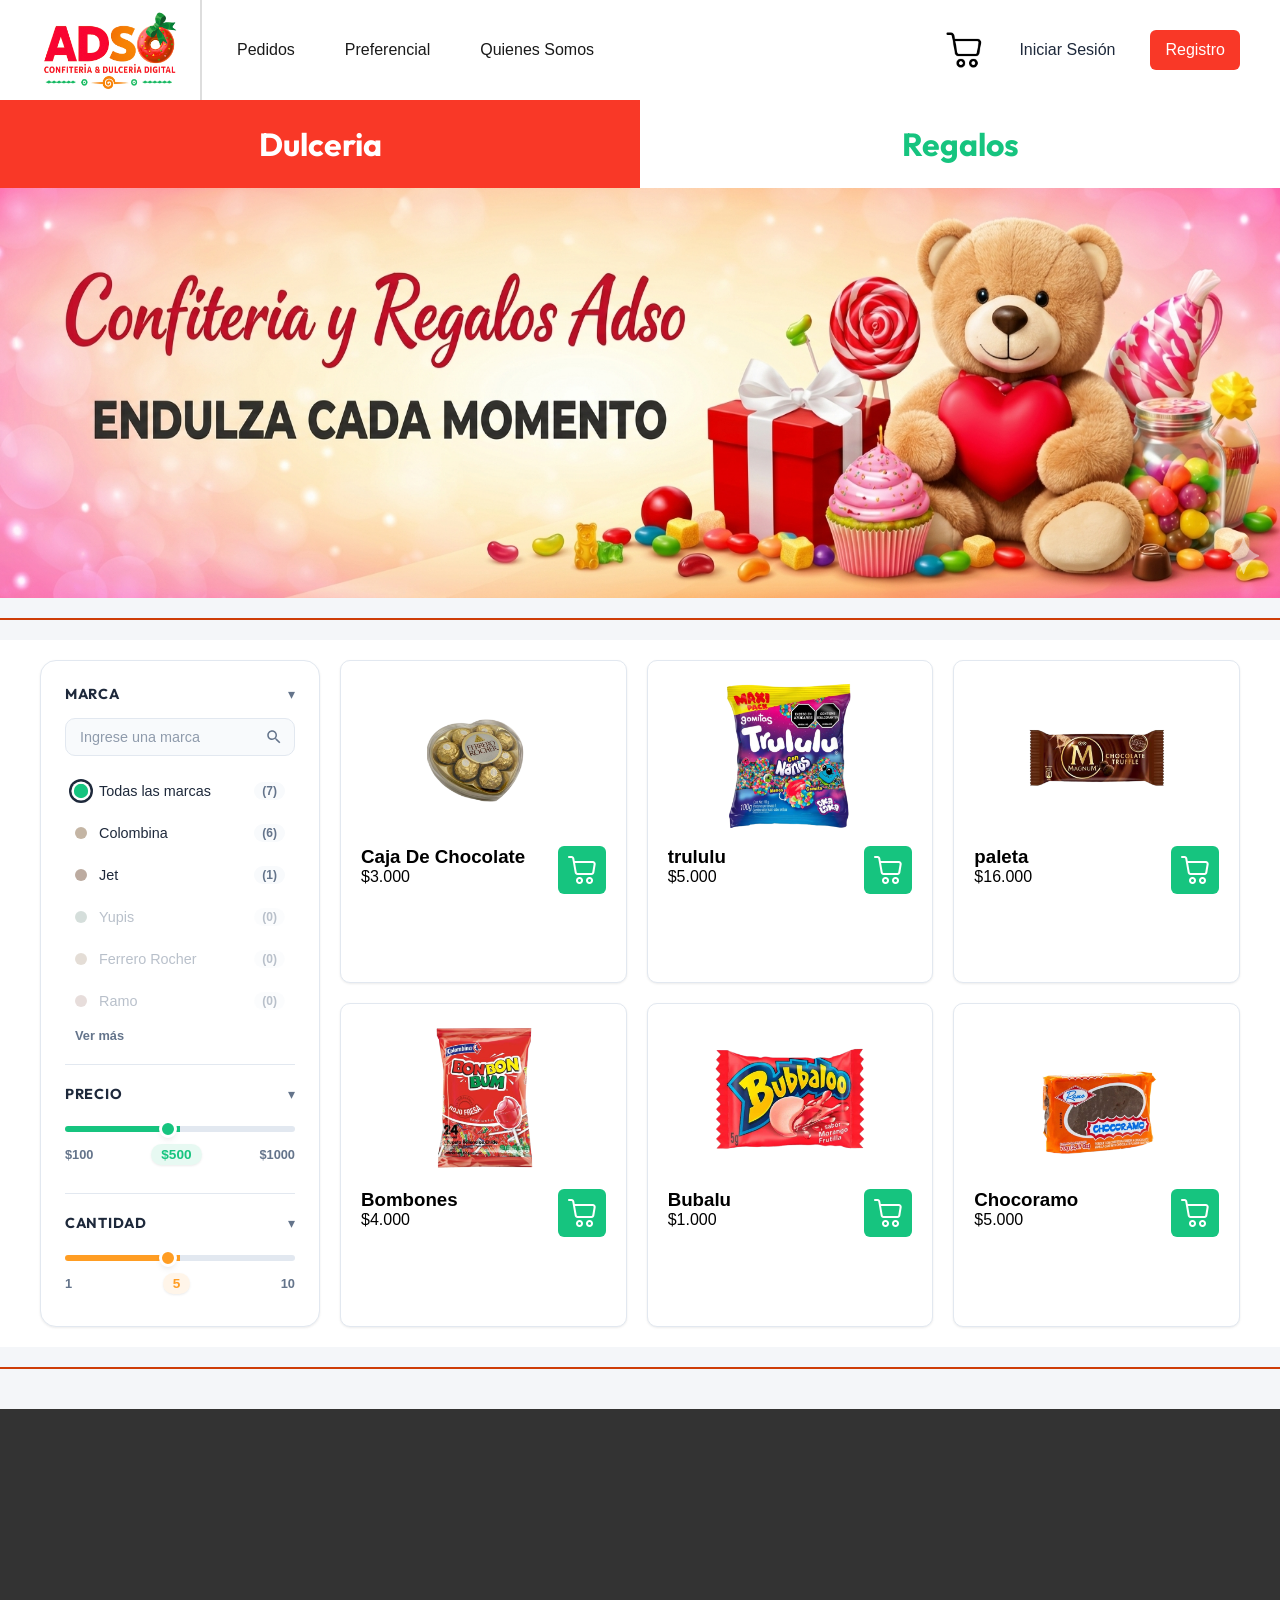
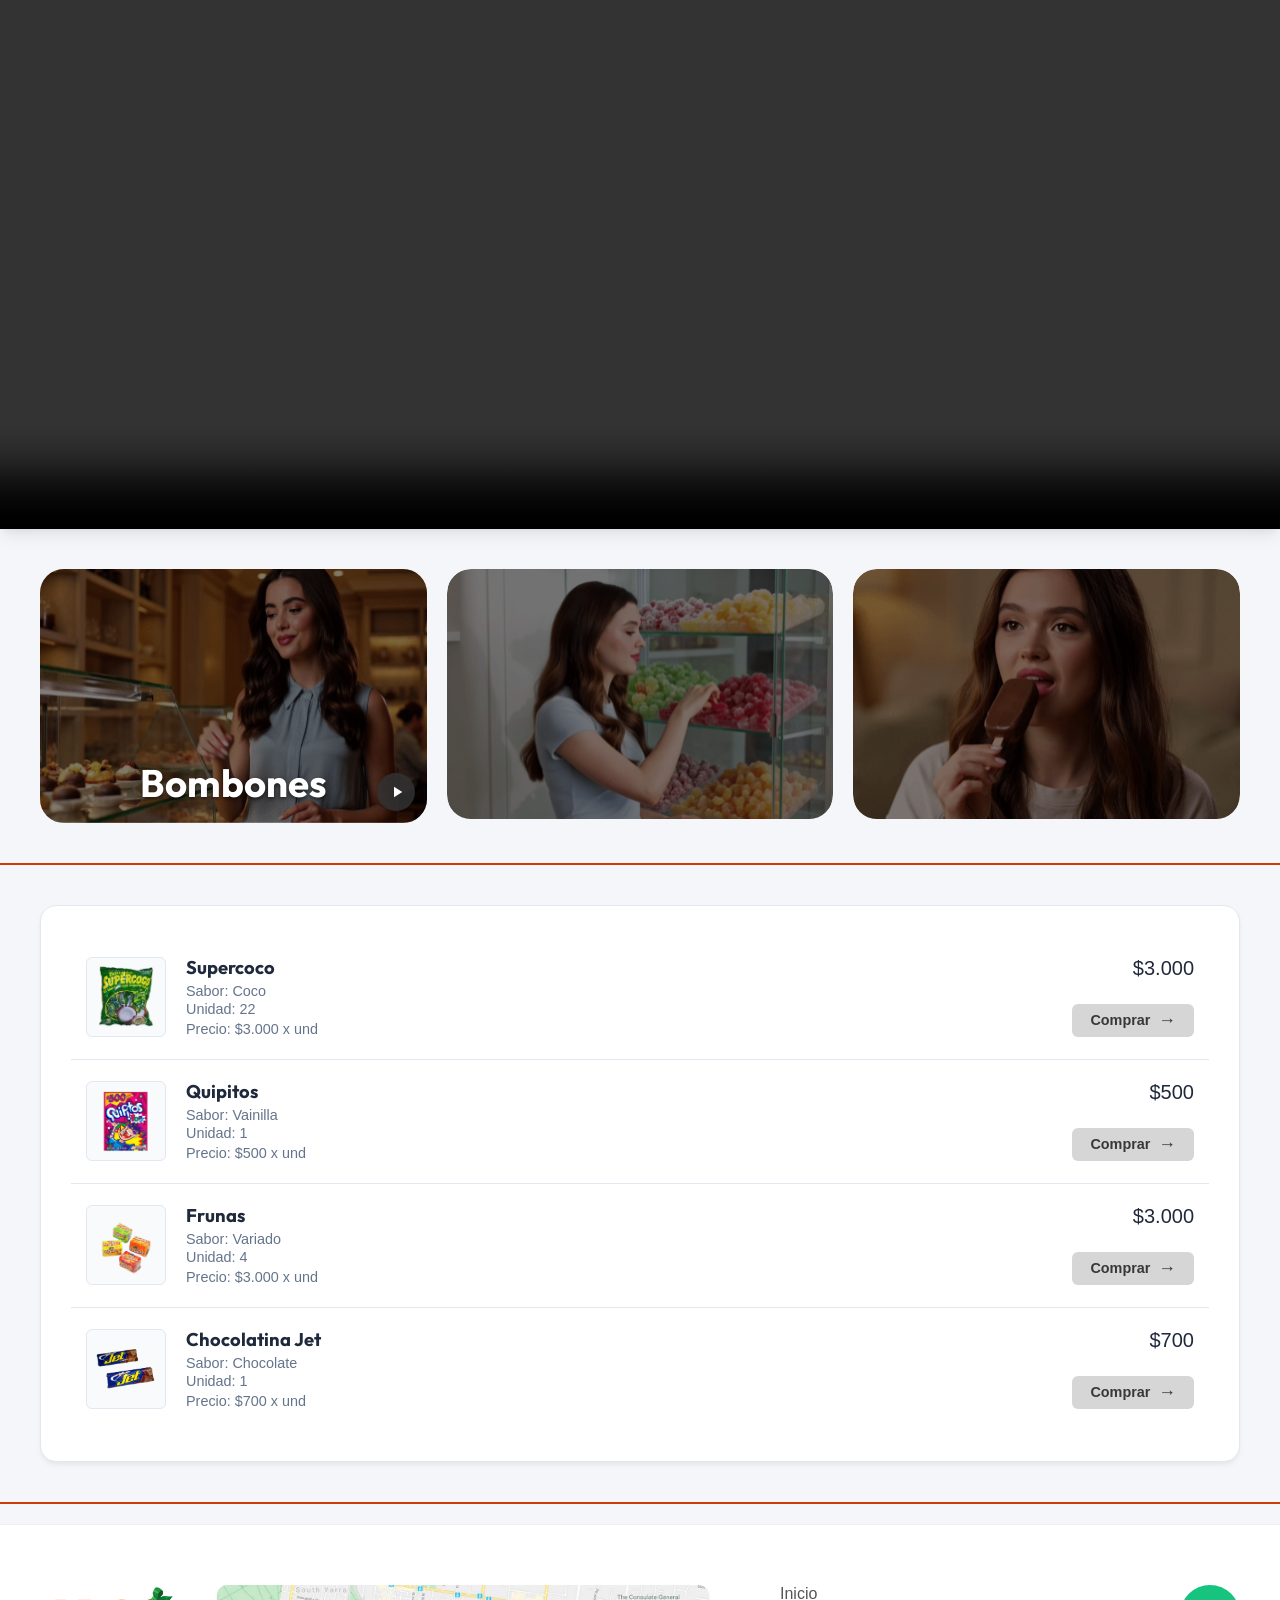
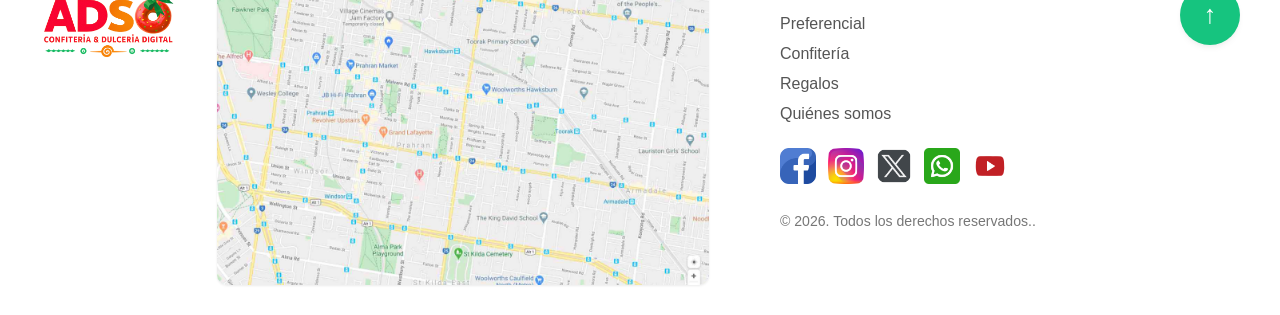
==== commit 5ffb5d28: "“Refactorizar la estructura del código para mejorar la legibilidad y la mantenibilidad." ====
--- a/index.html
+++ b/index.html
@@ -5,38 +5,47 @@
     <meta charset="UTF-8">
     <meta name="viewport" content="width=device-width, initial-scale=1.0">
     <title>Confitería Adso</title>
+    <link rel="preconnect" href="https://fonts.googleapis.com">
+    <link rel="preconnect" href="https://fonts.gstatic.com" crossorigin>
+    <link href="https://fonts.googleapis.com/css2?family=Inter:wght@300;400;500;600;700&family=Outfit:wght@400;500;600;700;800&display=swap" rel="stylesheet">
     <link rel="stylesheet" href="styles/styles.css">
 </head>
 
 <body>
 
     <header>
-
-        <div class="derecha">
+        <input type="checkbox" id="menu-toggle-checkbox" class="menu-toggle-checkbox">
+
+        <div class="derecha header-left">
 
             <div class="logo">
                 <img class="logo-img" src="./assets/logo sin fondo.png" alt="logo">
             </div>
             <hr>
             <nav class="navegacion">
-                <ul >
-                   
+                <ul>
+
                     <li class="activo"><a href="#">Pedidos</a></li>
                     <li class="activo"><a href="#">Preferencial</a></li>
                     <li class="activo"><a href="#">Quienes Somos</a></li>
+                    <li class="mobile-only"><a href="#" class="sesion">Iniciar Sesión</a></li>
+                    <li class="mobile-only"><a href="#" class="registro">Registro</a></li>
                 </ul>
             </nav>
 
         </div>
 
-        <div class="derecha">
+        <div class="derecha header-right">
             <a href="#" class="carrito">
                 <img class="carrito-img" src="./assets/dulceria/carro-de-la-compra 1.svg" alt="">
             </a>
-            <a href="#" class="sesion">Iniciar Sesión</a>
-            <a href="#" class="registro">Registro</a>
-
-
+            <a href="#" class="sesion desktop-only">Iniciar Sesión</a>
+            <a href="#" class="registro desktop-only">Registro</a>
+            <label for="menu-toggle-checkbox" class="menu-toggle" aria-label="Abrir menú">
+                <span class="bar"></span>
+                <span class="bar"></span>
+                <span class="bar"></span>
+            </label>
         </div>
 
     </header>
@@ -59,76 +68,84 @@
         <aside class="filtrado">
 
             <div class="seccion-filtro">
-                <div class="encabezado-filtro">
+                <input type="checkbox" id="filter-marca-checkbox" class="filter-checkbox">
+                <label for="filter-marca-checkbox" class="encabezado-filtro">
                     <h3>Marca</h3>
-                    <span class="icono-flecha">&#x2304;</span>
-                </div>
-
-                <div class="caja-busqueda">
-                    <input type="text" placeholder="Ingrese una marca">
-                    <span class="icono-buscar">&#x1F50D;</span>
-                </div>
-
-                <ul class="lista-filtros">
-                    <li>
-                        <label class="contenedor-radio">
-                            <input type="radio" name="filtro-marca" checked>
-                            <span class="punto-color punto-todas"></span>
-                            <span class="texto-etiqueta">Todas las marcas <span class="contador">(7)</span></span>
-                        </label>
-                    </li>
-                    <li>
-                        <label class="contenedor-radio">
-                            <input type="radio" name="filtro-marca">
-                            <span class="punto-color punto-colombina"></span>
-                            <span class="texto-etiqueta">Colombina <span class="contador">(6)</span></span>
-                        </label>
-                    </li>
-                    <li>
-                        <label class="contenedor-radio">
-                            <input type="radio" name="filtro-marca">
-                            <span class="punto-color punto-jet"></span>
-                            <span class="texto-etiqueta">Jet <span class="contador">(1)</span></span>
-                        </label>
-                    </li>
-                    <li>
-                        <label class="contenedor-radio deshabilitado">
-                            <input type="radio" name="filtro-marca" disabled>
-                            <span class="punto-color punto-yupis"></span>
-                            <span class="texto-etiqueta">Yupis <span class="contador">(0)</span></span>
-                        </label>
-                    </li>
-                    <li>
-                        <label class="contenedor-radio deshabilitado">
-                            <input type="radio" name="filtro-marca" disabled>
-                            <span class="punto-color punto-ferrero"></span>
-                            <span class="texto-etiqueta">Ferrero Rocher <span class="contador">(0)</span></span>
-                        </label>
-                    </li>
-                    <li>
-                        <label class="contenedor-radio deshabilitado">
-                            <input type="radio" name="filtro-marca" disabled>
-                            <span class="punto-color punto-ramo"></span>
-                            <span class="texto-etiqueta">Ramo <span class="contador">(0)</span></span>
-                        </label>
-                    </li>
-                </ul>
-                <a href="#" class="ver-mas">Ver más</a>
+                    <span class="icono-flecha">&#x25be;</span>
+                </label>
+
+                <div class="filter-content">
+                    <div class="caja-busqueda">
+                        <input type="text" placeholder="Ingrese una marca">
+                        <span class="icono-buscar">
+                            <svg viewBox="0 0 24 24" class="search-svg"><path d="M15.5 14h-.79l-.28-.27C15.41 12.59 16 11.11 16 9.5 16 5.91 13.09 3 9.5 3S3 5.91 3 9.5 5.91 16 9.5 16c1.61 0 3.09-.59 4.23-1.57l.27.28v.79l5 4.99L20.49 19l-4.99-5zm-6 0C7.01 14 5 11.99 5 9.5S7.01 5 9.5 5 14 7.01 14 9.5 11.99 14 9.5 14z"/></svg>
+                        </span>
+                    </div>
+
+                    <ul class="lista-filtros">
+                        <li>
+                            <label class="contenedor-radio">
+                                <input type="radio" name="filtro-marca" checked>
+                                <span class="punto-color punto-todas"></span>
+                                <span class="texto-etiqueta">Todas las marcas <span class="contador">(7)</span></span>
+                            </label>
+                        </li>
+                        <li>
+                            <label class="contenedor-radio">
+                                <input type="radio" name="filtro-marca">
+                                <span class="punto-color punto-colombina"></span>
+                                <span class="texto-etiqueta">Colombina <span class="contador">(6)</span></span>
+                            </label>
+                        </li>
+                        <li>
+                            <label class="contenedor-radio">
+                                <input type="radio" name="filtro-marca">
+                                <span class="punto-color punto-jet"></span>
+                                <span class="texto-etiqueta">Jet <span class="contador">(1)</span></span>
+                            </label>
+                        </li>
+                        <li>
+                            <label class="contenedor-radio deshabilitado">
+                                <input type="radio" name="filtro-marca" disabled>
+                                <span class="punto-color punto-yupis"></span>
+                                <span class="texto-etiqueta">Yupis <span class="contador">(0)</span></span>
+                            </label>
+                        </li>
+                        <li>
+                            <label class="contenedor-radio deshabilitado">
+                                <input type="radio" name="filtro-marca" disabled>
+                                <span class="punto-color punto-ferrero"></span>
+                                <span class="texto-etiqueta">Ferrero Rocher <span class="contador">(0)</span></span>
+                            </label>
+                        </li>
+                        <li>
+                            <label class="contenedor-radio deshabilitado">
+                                <input type="radio" name="filtro-marca" disabled>
+                                <span class="punto-color punto-ramo"></span>
+                                <span class="texto-etiqueta">Ramo <span class="contador">(0)</span></span>
+                            </label>
+                        </li>
+                    </ul>
+                    <a href="#" class="ver-mas">Ver más</a>
+                </div>
             </div>
 
             <hr class="linea-divisoria">
 
             <div class="seccion-filtro">
-                <div class="encabezado-filtro">
+                <input type="checkbox" id="filter-precio-checkbox" class="filter-checkbox">
+                <label for="filter-precio-checkbox" class="encabezado-filtro">
                     <h3>Precio</h3>
-                    <span class="icono-flecha">&#x2304;</span>
-                </div>
-                <div class="contenedor-rango tema-verde">
-                    <input type="range" min="100" max="1000" value="500" class="deslizador">
-                    <div class="etiquetas-rango">
-                        <span>$100</span>
-                        <span class="valor-actual">$500</span>
-                        <span>$1000</span>
+                    <span class="icono-flecha">&#x25be;</span>
+                </label>
+                <div class="filter-content">
+                    <div class="contenedor-rango tema-verde">
+                        <input type="range" min="100" max="1000" value="500" class="deslizador">
+                        <div class="etiquetas-rango">
+                            <span>$100</span>
+                            <span class="valor-actual">$500</span>
+                            <span>$1000</span>
+                        </div>
                     </div>
                 </div>
             </div>
@@ -136,16 +153,19 @@
             <hr class="linea-divisoria">
 
             <div class="seccion-filtro">
-                <div class="encabezado-filtro">
+                <input type="checkbox" id="filter-cantidad-checkbox" class="filter-checkbox">
+                <label for="filter-cantidad-checkbox" class="encabezado-filtro">
                     <h3>Cantidad</h3>
-                    <span class="icono-flecha">&#x2304;</span>
-                </div>
-                <div class="contenedor-rango tema-naranja">
-                    <input type="range" min="1" max="10" value="5" class="deslizador">
-                    <div class="etiquetas-rango">
-                        <span>1</span>
-                        <span class="valor-actual">5</span>
-                        <span>10</span>
+                    <span class="icono-flecha">&#x25be;</span>
+                </label>
+                <div class="filter-content">
+                    <div class="contenedor-rango tema-naranja">
+                        <input type="range" min="1" max="10" value="5" class="deslizador">
+                        <div class="etiquetas-rango">
+                            <span>1</span>
+                            <span class="valor-actual">5</span>
+                            <span>10</span>
+                        </div>
                     </div>
                 </div>
             </div>
@@ -155,8 +175,11 @@
         <section class="productos">
 
             <div class="card">
-                <img class="card-img" src="./assets/dulceria/descarga.png" alt="chocolate"
-                    style="width: 237px;height: 203px;">
+                <div class="imgs">
+                    <img class="card-img-left" src="./assets/dulceria/descarga.png" alt="chocolate">
+                    <img class="card-img" src="./assets/dulceria/descarga.png" alt="chocolate">
+                    <img class="card-img-right" src="./assets/dulceria/descarga.png" alt="chocolate">
+                </div>
                 <div class="items">
                     <div class="top">
                         <h3>Caja De Chocolate</h3>
@@ -169,7 +192,11 @@
             </div>
 
             <div class="card">
-                <img class="card-img" src="./assets/dulceria/trululu.png" alt="" style="width: 232px;height: 202px;">
+                <div class="imgs">
+                    <img class="card-img-left" src="./assets/dulceria/trululu.png" alt="">
+                    <img class="card-img" src="./assets/dulceria/trululu.png" alt="">
+                    <img class="card-img-right" src="./assets/dulceria/trululu.png" alt="">
+                </div>
                 <div class="items">
                     <div class="top">
                         <h3>trululu</h3>
@@ -182,7 +209,11 @@
             </div>
 
             <div class="card">
-                <img class="card-img" src="./assets/dulceria/paleta.png" alt="" style="width: 212px;height: 203px;">
+                <div class="imgs">
+                    <img class="card-img-left" src="./assets/dulceria/paleta.png" alt="">
+                    <img class="card-img" src="./assets/dulceria/paleta.png" alt="">
+                    <img class="card-img-right" src="./assets/dulceria/paleta.png" alt="">
+                </div>
                 <div class="items">
                     <div class="top">
                         <h3>paleta</h3>
@@ -195,7 +226,11 @@
             </div>
 
             <div class="card">
-                <img class="card-img" src="./assets/dulceria/bombones.png" alt="" style="width: 198px;height: 198px;">
+                <div class="imgs">
+                    <img class="card-img-left" src="./assets/dulceria/bombones.png" alt="">
+                    <img class="card-img" src="./assets/dulceria/bombones.png" alt="">
+                    <img class="card-img-right" src="./assets/dulceria/bombones.png" alt="">
+                </div>
                 <div class="items">
                     <div class="top">
                         <h3>Bombones</h3>
@@ -208,7 +243,11 @@
             </div>
 
             <div class="card">
-                <img class="card-img" src="./assets/dulceria/bubalu.png" alt="" style="width: 237px;height: 204px;">
+                <div class="imgs">
+                    <img class="card-img-left" src="./assets/dulceria/bubalu.png" alt="">
+                    <img class="card-img" src="./assets/dulceria/bubalu.png" alt="">
+                    <img class="card-img-right" src="./assets/dulceria/bubalu.png" alt="">
+                </div>
                 <div class="items">
                     <div class="top">
                         <h3>Bubalu</h3>
@@ -221,7 +260,11 @@
             </div>
 
             <div class="card">
-                <img class="card-img" src="./assets/dulceria/chocoramo.png" alt="" style="width: 250px;height: 242px;">
+                <div class="imgs">
+                    <img class="card-img-left" src="./assets/dulceria/chocoramo.png" alt="">
+                    <img class="card-img" src="./assets/dulceria/chocoramo.png" alt="">
+                    <img class="card-img-right" src="./assets/dulceria/chocoramo.png" alt="">
+                </div>
                 <div class="items">
                     <div class="top">
                         <h3>Chocoramo</h3>
@@ -234,26 +277,51 @@
             </div>
         </section>
     </section>
-    <section class="videos">
+    <hr>
+    <section class="videos-section">
+        <input type="radio" name="video-group" id="video-select-bombon" checked class="video-radio">
+        <input type="radio" name="video-group" id="video-select-gomita" class="video-radio">
+        <input type="radio" name="video-group" id="video-select-paleta" class="video-radio">
+
         <div class="videos-producto">
             <div class="tarjeta-videos">
-                <video width="100%" height="100%" controls>
+                <video id="video-bombon" width="100%" height="100%" controls>
                     <source src="./assets/dulceria/bombones.mp4" type="video/mp4">
                 </video>
-            </div>
-
+                <video id="video-gomita" width="100%" height="100%" controls>
+                    <source src="./assets/dulceria/gomitas.mp4" type="video/mp4">
+                </video>
+                <video id="video-paleta" width="100%" height="100%" controls autoplay muted loop>
+                    <source src="./assets/dulceria/Paleta de chocolate.mp4" type="video/mp4">
+                </video>
+            </div>
+        </div>
+
+        <div class="imagenes-de-video">
+            <label for="video-select-bombon">
+                <img class="img-video" src="./assets/dulceria/Video 1.svg" alt="Bombones">
+                <span class="btn-play-indicator">
+                    <svg viewBox="0 0 24 24" class="play-svg"><path d="M8 5v14l11-7z"/></svg>
+                </span>
+                <span class="video-title-indicator">Bombones</span>
+            </label>
+            <label for="video-select-gomita">
+                <img class="img-video" src="./assets/dulceria/Video 2.svg" alt="Gomitas">
+                <span class="btn-play-indicator">
+                    <svg viewBox="0 0 24 24" class="play-svg"><path d="M8 5v14l11-7z"/></svg>
+                </span>
+                <span class="video-title-indicator">Gomitas</span>
+            </label>
+            <label for="video-select-paleta">
+                <img class="img-video" src="./assets/dulceria/Video 3.svg" alt="Paletas">
+                <span class="btn-play-indicator">
+                    <svg viewBox="0 0 24 24" class="play-svg"><path d="M8 5v14l11-7z"/></svg>
+                </span>
+                <span class="video-title-indicator">Paleta</span>
+            </label>
         </div>
     </section>
-    <section>
-        <div class="imagenes-de-video">
-            <img class="img-video" src="./assets/dulceria/imagen bombon.jpeg" alt=""
-                style="width: 360px; height: 200px;">
-            <img class="img-video" src="./assets/dulceria/imagen gomita.jpeg" alt=""
-                style="width: 360px; height: 200px;">
-            <img class="img-video" src="./assets/dulceria/imagen paleta.jpeg" alt=""
-                style="width: 360px; height: 200px;">
-        </div>
-    </section>
+    <hr>
     <section>
         <div class="product-container">
             <div class="product-item">
@@ -355,7 +423,7 @@
             </div>
         </div>
 
-        </div>
+    </div>
 </body>
 
 </html>
--- a/styles/styles.css
+++ b/styles/styles.css
@@ -1,12 +1,40 @@
-html,
-body {
+:root {
+    /* Paleta de colores armoniosa */
+    --primary: #F93827;       /* Rojo vibrante confitería */
+    --primary-hover: #e02f1f;
+    --secondary: #16C47F;     /* Verde fresco */
+    --secondary-hover: #12a369;
+    --accent: #FF9D23;        /* Naranja cálido */
+    --accent-hover: #e68a1d;
+    --bg-main: #f8fafc;
+    --bg-card: #ffffff;
+    --text-main: #1e293b;     /* Slate 800 */
+    --text-muted: #64748b;    /* Slate 500 */
+    --border-color: #e2e8f0;
+    
+    /* Tipografías Premium */
+    --font-heading: 'Outfit', sans-serif;
+    --font-body: 'Inter', sans-serif;
+    
+    /* Sombras y transiciones */
+    --shadow-sm: 0 1px 3px rgba(0,0,0,0.05), 0 1px 2px rgba(0,0,0,0.03);
+    --shadow-md: 0 4px 6px -1px rgba(0,0,0,0.05), 0 2px 4px -1px rgba(0,0,0,0.03);
+    --shadow-lg: 0 10px 15px -3px rgba(0,0,0,0.08), 0 4px 6px -2px rgba(0,0,0,0.04);
+    --shadow-premium: 0 20px 25px -5px rgba(0, 0, 0, 0.05), 0 10px 10px -5px rgba(0, 0, 0, 0.02);
+    --radius-sm: 6px;
+    --radius-md: 10px;
+    --radius-lg: 16px;
+    --transition-smooth: all 0.3s cubic-bezier(0.4, 0, 0.2, 1);
+}
+
+* {
     margin: 0;
     padding: 0;
 }
 
 * {
     box-sizing: border-box;
-    font-family: 'Fira Sans', sans-serif;
+    font-family: var(--font-body);
 }
 
 /*estilos generales del body*/
@@ -29,17 +57,20 @@
     top: 0;
     left: 0;
 }
+
 /*estilos para la parte derecha del header*/
 .derecha {
     display: flex;
     align-items: center;
     gap: 20px;
 }
+
 /*estilos para la linea divisoria en la parte derecha del header*/
 .derecha hr {
     height: 100px;
     border: 1px solid #ddd;
 }
+
 /*estilos para los enlaces en la parte derecha del header*/
 .derecha a {
     text-decoration: none;
@@ -49,41 +80,54 @@
     height: 40px;
     display: flex;
     align-items: center;
-}.sesion {
-    color: rgb(7, 6, 6) !important;
+}
+
+.sesion {
+    color: var(--text-main) !important;
     padding: 10px 15px;
-    border-radius: 5px;
-}
+    border-radius: var(--radius-sm);
+    transition: var(--transition-smooth);
+}
+
 .sesion:hover {
+    color: var(--secondary) !important;
     text-decoration: underline;
-    text-decoration-color: #16C47F;
-}
+    text-decoration-color: var(--secondary);
+}
+
 /*estilos para el boton de registro*/
 .registro {
-
-    background: #F93827;
+    background: var(--primary);
     color: white !important;
     padding: 10px 15px;
-    border-radius: 5px;
-}
+    border-radius: var(--radius-sm);
+    transition: var(--transition-smooth);
+}
+
 .registro:hover {
-    background: #FF9D23;
-}
+    background: var(--accent);
+    transform: translateY(-1px);
+    box-shadow: var(--shadow-sm);
+}
+
 /*estilos para la imagen del carrito de compras*/
 .derecha a .carrito-img {
     width: 40px;
     height: 40px;
 }
+
 /*estilos para el contenedor del logo*/
 .logo {
     width: 140px;
     height: 80px;
 }
+
 /*estilos para la imagen del logo*/
 .logo .logo-img {
     width: 100%;
     height: 100%;
 }
+
 /*estilos para el contenedor de navegacion*/
 nav ul {
     display: flex;
@@ -92,21 +136,27 @@
 }
 
 .activo {
-    padding: 5px 15px 5px 15px;
-    border-radius: 10px;
-}
-
- .activo:hover {
-   background: #FF9D23;
-    text-decoration-color:#FF9D23;
-}
+    padding: 5px 15px;
+    border-radius: var(--radius-md);
+    transition: var(--transition-smooth);
+}
+
+.activo:hover {
+    background: var(--accent);
+    text-decoration-color: var(--accent);
+}
+
 /*estilos para los enlaces de navegacion*/
 nav a {
     text-decoration: none;
-    color: #1a1a1a;
-    font-weight: 400;
+    color: var(--text-main);
+    font-weight: 500;
     font-size: 16px;
-    transition: all 0.3s ease;
+    transition: var(--transition-smooth);
+}
+
+nav a:hover {
+    color: var(--text-main);
 }
 
 
@@ -115,7 +165,9 @@
     display: flex;
     width: 100%;
     justify-content: center;
-}
+    gap: 0;
+}
+
 /*estilos para los botones de categoria*/
 .btn-categoria {
     flex: 1;
@@ -123,57 +175,72 @@
     text-decoration: none;
     color: #fff;
     font-size: 32px;
-    font-weight: bold;
-    padding: 20px;
-}
+    font-weight: 700;
+    font-family: var(--font-heading);
+    padding: 24px;
+    transition: var(--transition-smooth);
+    position: relative;
+    overflow: hidden;
+}
+
 /*estilos para la categoria de regal*/
-.regalo{
-    font-family: 'Karla', sans-serif, bold;
-    font-size: 32px;
-    color: #16C47F;
-}
+.regalo {
+    background: #ffffff;
+    color: var(--secondary);
+    /* border: 2px solid var(--secondary); */
+}
+
+.regalo:hover {
+    background: var(--secondary);
+    color: #ffffff;
+}
+
 /*estilos para la categoria de dulceria*/
 .dulceria {
-    background: #F93827;
-    font-family: 'Karla', sans-serif, bold;
-    font-size: 32px;
-}
+    background: var(--primary);
+    color: #ffffff;
+}
+
+.dulceria:hover {
+    background: var(--primary-hover);
+}
+
 /*estilos para el contenedor del banner*/
 .slider {
     text-align: center;
     width: 100%;
     overflow: hidden;
+    position: relative;
 }
 
 .slides {
     display: flex;
     width: 300%;
-    animation: rotar 18s steps(3, end) infinite;
+    animation: rotar 18s ease-in-out infinite;
 }
 
 .slider img {
-    width: 33.33%;
-    height: 410px;
-    object-fit: cover;
-    flex-shrink: 0;
+    width: 33.3333%;
+    height: auto;
+    max-height: 410px;
     display: block;
 }
 
 @keyframes rotar {
-    0% {
+    0%, 28% {
         transform: translateX(0);
     }
 
-    33.333% {
-        transform: translateX(-100%);
-    }
-
-    66.666% {
-        transform: translateX(-200%);
+    33%, 61% {
+        transform: translateX(-33.3333%);
+    }
+
+    66%, 94% {
+        transform: translateX(-66.6666%);
     }
 
     100% {
-        transform: translateX(-200%);
+        transform: translateX(0);
     }
 }
 /*estilos para el titulo del banner*/
@@ -181,6 +248,7 @@
     color: #c2185b;
     margin-bottom: 10px;
 }
+
 /*estilos para la vitrina de productos y su contenedor principal*/
 .vitrina-productos {
     display: flex;
@@ -194,9 +262,11 @@
     background: #fff;
     box-sizing: border-box;
 }
+
 .filtrado {
     flex: 0 0 280px;
 }
+
 .productos {
     flex: 1 1 0;
 }
@@ -207,17 +277,23 @@
     width: auto;
     min-width: 280px;
     max-width: 280px;
-    background-color: #ffffff;
-    padding: 20px;
-    font-family: 'Segoe UI', sans-serif;
-    color: #333333;
-    border-right: 1px solid #f0f0f0;
+    background-color: var(--bg-card);
+    padding: 24px;
+    border-radius: var(--radius-lg);
+    box-shadow: var(--shadow-sm);
+    border: 1px solid var(--border-color);
+    transition: var(--transition-smooth);
 }
 
 /*estilos para cada seccion de filtros en la barra lateral*/
 .seccion-filtro {
-    margin-bottom: 15px;
-}
+    margin-bottom: 20px;
+}
+
+.seccion-filtro:last-child {
+    margin-bottom: 0;
+}
+
 /*estilos para el encabezado de cada seccion de filtros*/
 .encabezado-filtro {
     display: flex;
@@ -225,204 +301,339 @@
     align-items: center;
     margin-bottom: 15px;
     cursor: pointer;
-}
+    user-select: none;
+    transition: var(--transition-smooth);
+}
+
+.encabezado-filtro:hover {
+    color: var(--secondary);
+}
+
 /*estilos para el titulo de cada seccion de filtros*/
 .encabezado-filtro h3 {
-    font-size: 1.15rem;
+    font-family: var(--font-heading);
+    font-size: 0.9rem;
     font-weight: 700;
-    color: #2d3748;
-}
+    text-transform: uppercase;
+    letter-spacing: 0.05em;
+    color: var(--text-main);
+    margin: 0;
+    transition: var(--transition-smooth);
+}
+
+.encabezado-filtro:hover h3 {
+    color: var(--secondary);
+}
+
 /*estilos para el icono de flecha en el encabezado de cada seccion de filtros*/
 .icono-flecha {
-    font-size: 1.2rem;
-    color: #4a5568;
-}
+    font-size: 0.9rem;
+    color: var(--text-muted);
+    transition: transform 0.3s cubic-bezier(0.4, 0, 0.2, 1);
+}
+
 /*estilos para el contenedor de cada seccion de filtros*/
 .caja-busqueda {
     position: relative;
-    margin-bottom: 15px;
-}
+    margin-bottom: 18px;
+    width: 100%;
+}
+
 /*estilos para la caja de busqueda en cada seccion de filtros*/
 .caja-busqueda input {
     width: 100%;
-    padding: 8px 35px 8px 12px;
-    border: 1px solid #e2e8f0;
-    border-radius: 8px;
-    background-color: #f7fafc;
-    font-size: 0.95rem;
-    color: #4a5568;
+    padding: 10px 38px 10px 14px;
+    border: 1px solid var(--border-color);
+    border-radius: var(--radius-md);
+    background-color: var(--bg-main);
+    font-size: 0.9rem;
+    color: var(--text-main);
     outline: none;
-}
+    transition: var(--transition-smooth);
+}
+
+.caja-busqueda input:focus {
+    border-color: var(--secondary);
+    background-color: #ffffff;
+    box-shadow: 0 0 0 3px rgba(22, 196, 127, 0.15);
+}
+
 /*estilos para el placeholder de la caja de busqueda*/
 .caja-busqueda ::placeholder {
-    color: #a0aec0;
-}
+    color: var(--text-muted);
+    opacity: 0.7;
+}
+
 /*estilos para el icono de busqueda dentro de la caja de busqueda*/
 .icono-buscar {
     position: absolute;
     right: 12px;
     top: 50%;
     transform: translateY(-50%);
-    color: #a0aec0;
-    font-size: 0.85rem;
-}
+    width: 18px;
+    height: 18px;
+    color: var(--text-muted);
+    pointer-events: none;
+    transition: var(--transition-smooth);
+    display: flex;
+    align-items: center;
+    justify-content: center;
+}
+
+.caja-busqueda input:focus ~ .icono-buscar {
+    color: var(--secondary);
+}
+
+.search-svg {
+    width: 100%;
+    height: 100%;
+    fill: currentColor;
+}
+
 /*estilos para la lista de filtros en cada seccion de filtros*/
 .lista-filtros {
     list-style: none;
     padding: 0;
     margin: 0;
-}
+    display: flex;
+    flex-direction: column;
+    gap: 8px;
+}
+
 /*estilos para cada item de filtro en la lista*/
 .lista-filtros li {
-    margin-bottom: 12px;
-}
+    margin-bottom: 0;
+}
+
 /*contenedor de cada filtro con radio button, punto de color y texto*/
 .contenedor-radio {
     display: flex;
     align-items: center;
+    width: 100%;
+    padding: 8px 10px;
+    border-radius: var(--radius-sm);
     cursor: pointer;
-    font-size: 0.95rem;
-    color: #2d3748;
+    font-size: 0.9rem;
+    color: var(--text-main);
     user-select: none;
-}
+    transition: var(--transition-smooth);
+}
+
+.contenedor-radio:hover:not(.deshabilitado) {
+    background-color: var(--bg-main);
+    color: var(--secondary);
+    transform: translateX(4px);
+}
+
 /*ocultar los radio buttons originales*/
 .contenedor-radio input {
-    display: none; 
+    display: none;
 }
 
 /*estilos para el punto de color en cada filtro*/
 .punto-color {
-    width: 14px;
-    height: 14px;
+    width: 12px;
+    height: 12px;
     border-radius: 50%;
-    margin-right: 10px;
+    margin-right: 12px;
+    flex-shrink: 0;
     display: inline-block;
-    transition: transform 0.1s ease;
-}
+    transition: var(--transition-smooth);
+    border: 2px solid transparent;
+}
+
 /*estilos de puntos de color para cada marca*/
-.punto-todas { background-color: #10b981; }
+.punto-todas { background-color: var(--secondary); }
 .punto-colombina { background-color: #c4b5a4; }
 .punto-jet { background-color: #bcaba0; }
 .punto-yupis { background-color: #a3b8b0; }
 .punto-ferrero { background-color: #c4b6a5; }
 .punto-ramo { background-color: #cbb4b0; }
+
 /*estilos para el texto de cada filtro*/
 .texto-etiqueta {
     flex-grow: 1;
-}
+    display: flex;
+    align-items: center;
+    justify-content: space-between;
+    font-weight: 500;
+}
+
 /*estilos para el contador de productos en cada filtro*/
 .contador {
-    color: #a0aec0;
-}
+    background-color: var(--bg-main);
+    color: var(--text-muted);
+    font-size: 0.75rem;
+    font-weight: 600;
+    padding: 2px 8px;
+    border-radius: 20px;
+    transition: var(--transition-smooth);
+    margin-left: 8px;
+}
+
+.contenedor-radio:hover:not(.deshabilitado) .contador {
+    background-color: rgba(22, 196, 127, 0.1);
+    color: var(--secondary);
+}
+
 /*estilos para el punto de color cuando el filtro esta seleccionado*/
 .contenedor-radio input:checked + .punto-color {
     transform: scale(1.2);
-    box-shadow: 0 0 0 2px #fff, 0 0 0 4px currentColor;
-}
+    box-shadow: 0 0 0 2px var(--bg-card), 0 0 0 4px currentColor;
+}
+
 /*estilos para el contenedor del filtro cuando esta deshabilitado*/
 .contenedor-radio.deshabilitado {
-    color: #a0aec0;
+    color: var(--text-muted);
+    opacity: 0.45;
     cursor: not-allowed;
 }
-/*estilos para el punto de color cuando el filtro esta deshabilitado*/
-.contenedor-radio.deshabilitado .punto-color {
-    opacity: 0.6;
-}
+
 /*estilos para el enlace de ver mas en cada seccion de filtros*/
 .ver-mas {
     display: inline-block;
-    font-size: 0.85rem;
-    color: #4a5568;
+    font-size: 0.8rem;
+    font-weight: 600;
+    color: var(--text-muted);
+    text-decoration: none;
+    margin-top: 10px;
+    padding-left: 10px;
+    transition: var(--transition-smooth);
+}
+
+.ver-mas:hover {
+    color: var(--secondary);
     text-decoration: underline;
-    margin-top: 5px;
-}
+}
+
 /*estilos para la linea divisoria entre secciones de filtros*/
 .linea-divisoria {
     border: 0;
-    border-top: 1px solid #e2e8f0;
+    border-top: 1px solid var(--border-color);
     margin: 20px 0;
 }
 
 .contenedor-rango {
-    padding: 10px 0;
-}
+    padding: 8px 0;
+    display: flex;
+    flex-direction: column;
+    gap: 12px;
+}
+
 /*estilos para el deslizador de rango de precio*/
 .deslizador {
     -webkit-appearance: none;
     appearance: none;
     width: 100%;
     height: 6px;
-    border-radius: 3px;
+    border-radius: 10px;
+    background: var(--border-color);
     outline: none;
-}
+    cursor: pointer;
+    transition: background 0.3s ease;
+}
+
 /*estilos para el color del fondo del deslizador segun el tema*/
 .tema-verde .deslizador {
-    background: linear-gradient(to right, #10b981 0%, #10b981 50%, #e2e8f0 50%, #e2e8f0 100%);
-}
+    background: linear-gradient(to right, var(--secondary) 0%, var(--secondary) 50%, var(--border-color) 50%, var(--border-color) 100%);
+}
+
 /*estilos para el color del fondo del deslizador segun el tema*/
 .tema-naranja .deslizador {
-    background: linear-gradient(to right, #ff9f1c 0%, #ff9f1c 50%, #e2e8f0 50%, #e2e8f0 100%);
-}
+    background: linear-gradient(to right, var(--accent) 0%, var(--accent) 50%, var(--border-color) 50%, var(--border-color) 100%);
+}
+
 /*estilos para el thumb del deslizador*/
 .deslizador::-webkit-slider-thumb {
     -webkit-appearance: none;
     appearance: none;
-    width: 16px;
-    height: 16px;
+    width: 18px;
+    height: 18px;
     border-radius: 50%;
+    border: 3px solid #ffffff;
+    box-shadow: var(--shadow-md);
     cursor: pointer;
-    border: none;
-}
+    transition: var(--transition-smooth);
+}
+
 /*estilos para el color del thumb del deslizador segun el tema*/
-.tema-verde .deslizador::-webkit-slider-thumb { background-color: #10b981; }
-.tema-naranja .deslizador::-webkit-slider-thumb { background-color: #ff9f1c; }
+.tema-verde .deslizador::-webkit-slider-thumb {
+    background-color: var(--secondary);
+}
+
+.tema-naranja .deslizador::-webkit-slider-thumb {
+    background-color: var(--accent);
+}
+
+.deslizador::-webkit-slider-thumb:hover {
+    transform: scale(1.25);
+    box-shadow: var(--shadow-lg);
+}
+
 /*estilos para mostrar las etiquetas del rango de precio*/
 .etiquetas-rango {
     display: flex;
     justify-content: space-between;
-    margin-top: 10px;
-    font-size: 0.9rem;
-    color: #cbd5e0;
-}
+    align-items: center;
+    font-size: 0.8rem;
+    font-weight: 600;
+    color: var(--text-muted);
+}
+
 /*estilos para mostrar el valor actual del rango de precio*/
 .etiquetas-rango .valor-actual {
-    font-weight: bold;
-}
-/*estilos para mostrar el valor actual del rango de precio*/
-.tema-verde .valor-actual { color: #10b981; }
-.tema-naranja .valor-actual { color: #ff9f1c; }
+    font-size: 0.85rem;
+    font-weight: 700;
+    padding: 3px 10px;
+    border-radius: 20px;
+    box-shadow: var(--shadow-sm);
+    transition: var(--transition-smooth);
+}
+
+/*estilos para el color del valor actual del rango de precio segun el tema*/
+.tema-verde .valor-actual {
+    background-color: rgba(22, 196, 127, 0.1);
+    color: var(--secondary);
+}
+
+.tema-naranja .valor-actual {
+    background-color: rgba(255, 157, 35, 0.1);
+    color: var(--accent);
+}
+
 /*contenedor de productos en la vitrina*/
 .productos {
     flex: 1;
     min-width: 0;
     width: 100%;
     display: grid;
-    grid-template-columns: repeat(3, minmax(220px, 1fr));
+    grid-template-columns: repeat(3, 1fr);
     gap: 20px;
     padding: 0;
     grid-auto-rows: auto;
     transition: all 0.3s ease;
 }
-.card-img{
+
+.card-img {
     transition: all 0.3s ease;
 
 }
 
-
-
-/*estilos de cada producto en la lista*/
 .card {
-    border: 1px solid #ddd;
-    padding: 15px;
+    border: 1px solid var(--border-color);
+    padding: 20px;
     text-align: center;
-    border-radius: 10px;
-    background: #fff;
+    border-radius: var(--radius-md);
+    background: var(--bg-card);
     box-sizing: border-box;
-    transition: all 0.3s ease;
-}
+    transition: var(--transition-smooth);
+    box-shadow: var(--shadow-sm);
+}
+
 .card:hover {
-    background: #feebe9;
-    transform: scale(1.05);
+    transform: translateY(-5px);
+    box-shadow: var(--shadow-lg);
+    border-color: var(--primary);
 }
 
 .card:hover .agregar-carrito {
@@ -436,45 +647,97 @@
     justify-content: space-between;
     font-family: 'inter', sans-serif;
 }
+
 /*contenedor del boton de agregar al carrito en cada producto*/
 .items .agregar-carrito {
     display: flex;
     justify-content: center;
     align-items: center;
 }
+
 /*estilos del icono de agregar al carrito en cada producto*/
 .items .agregar-carrito .icono {
     filter: brightness(0) invert(1);
     width: 32px;
     height: 32px;
 }
+
 /*contenedor de la parte superior de cada producto*/
 .top {
     display: flex;
     flex-direction: column;
     align-items: start;
 }
+
+/* Contenedor de imágenes apiladas */
+.imgs {
+    position: relative;
+    width: 100%;
+    height: 150px;
+    margin-bottom: 15px;
+    display: flex;
+    justify-content: center;
+    align-items: center;
+}
+
 /*estilos de imagen del producto en cada tarjeta*/
-.card .card-img {
+.card .card-img,
+.card .card-img-left,
+.card .card-img-right {
+    position: absolute;
     width: 100% !important;
     max-width: 100%;
-    height: 150px;
+    height: 100% !important;
     object-fit: contain;
-    margin-bottom: 15px;
-}
+    transition: var(--transition-smooth);
+}
+
+.card-img {
+    z-index: 2;
+}
+
+.card-img-left {
+    z-index: 1;
+    opacity: 0;
+    transform: translateX(0) scale(0.9) rotate(0deg);
+}
+
+.card-img-right {
+    z-index: 1;
+    opacity: 0;
+    transform: translateX(0) scale(0.9) rotate(0deg);
+}
+
+/* Efecto hover: las imágenes de los lados se abren sutilmente por debajo */
+.card:hover .card-img-left {
+    opacity: 0.6;
+    transform: translateX(-18px) translateY(2px) scale(0.92) rotate(-12deg);
+}
+
+.card:hover .card-img-right {
+    opacity: 0.6;
+    transform: translateX(18px) translateY(2px) scale(0.92) rotate(12deg);
+}
+
+.card:hover .card-img {
+    transform: scale(1.05);
+}
+
 /*contenedor del pie de cada producto*/
-.card-footer{
+.card-footer {
     display: flex;
     justify-content: space-between;
     align-items: flex-end;
     margin-top: 10px;
 }
+
 /*contenedor de informacion del producto*/
 .card-info {
     display: flex;
     flex-direction: column;
     gap: 10px;
 }
+
 /*estilos del titulo del producto*/
 .card-title {
     font-size: 20px;
@@ -482,6 +745,7 @@
     font-weight: normal;
     margin: 0;
 }
+
 /*estilos del precio del producto*/
 .card-price {
     font-size: 24px;
@@ -489,39 +753,44 @@
     color: #1a1a1a;
     margin: 0;
 }
+
 /*estilos del boton de agregar al carrito*/
 .card .agregar-carrito {
-    background: #16C47F; 
+    background: var(--secondary);
     color: white;
     border: none;
     width: 48px;
     height: 48px;
-    border-radius: 8px;
+    border-radius: var(--radius-sm);
     cursor: pointer;
     display: flex;
     justify-content: center;
     align-items: center;
-    transition: background 0.2s ease;
-    transition: width 0.5s ease;
-}
+    transition: var(--transition-smooth);
+}
+
 /*efecto hover en boton de agregar al carrito*/
 .card .agregar-carrito:hover {
-    background: #12a369;
-}
+    background: var(--secondary-hover);
+}
+
 /*estilos del icono de agregar al carrito*/
 .card .agregar-carrito i {
     font-size: 20px;
 }
+
 /*estilos del contenedor de promocion*/
 .promo {
     width: 100%;
     padding: 20px;
 }
+
 /*estilos de imagenes de promocion*/
 .promo .promo-img {
     width: 100%;
     border-radius: 10px;
 }
+
 /*estilos del footer*/
 footer {
     background: #f2f2f2;
@@ -529,13 +798,19 @@
     padding: 20px;
     margin-top: 20px;
 }
+
 /*estilos de la linea divisoria*/
 hr {
     border: none;
     border: 1px solid #ce3d08;
     margin: 20px 0;
 }
-/*estilos del contenedor de videos de producto*/
+
+/*estilos del contenedor de videos de producto */
+.video-radio {
+    display: none !important;
+}
+
 .videos-producto {
     display: flex;
     width: 100%;
@@ -543,21 +818,127 @@
     gap: 20px;
     padding: 20px 0;
 }
+
+.tarjeta-videos {
+    width: 100%;
+    aspect-ratio: 16 / 9;
+    background-color: #000;
+    box-shadow: var(--shadow-lg);
+    overflow: hidden;
+}
+
+.tarjeta-videos video {
+    display: none;
+    width: 100%;
+    height: 100%;
+    object-fit: cover;
+}
+
+/* Conmutación de videos usando radio buttons */
+#video-select-bombon:checked ~ .videos-producto #video-bombon,
+#video-select-gomita:checked ~ .videos-producto #video-gomita,
+#video-select-paleta:checked ~ .videos-producto #video-paleta {
+    display: block;
+}
+
 /*estilos del contenedor de imagenes de video*/
 .imagenes-de-video {
-display: flex;
-flex-direction: row;
-gap: 16px;
-padding: 20px 40px;
-    
-}
+    display: flex;
+    flex-direction: row;
+    justify-content: center;
+    gap: 20px;
+    padding: 20px 40px;
+}
+
+.imagenes-de-video label {
+    flex: 1;
+    cursor: pointer;
+    position: relative;
+    display: block;
+    overflow: hidden;
+    border-radius: 24px;
+}
+
 /*estilos de imagenes de video*/
-.img-video {
-   flex: 1;
+.imagenes-de-video label img {
+    width: 100%;
     height: 250px;
     object-fit: cover;
-    border-radius: 10px;
-}
+    border-radius: 24px;
+    transition: var(--transition-smooth);
+}
+
+.imagenes-de-video label:hover img {
+    transform: scale(1.03);
+}
+
+/* Indicador de play (botón gris) */
+.btn-play-indicator {
+    position: absolute;
+    bottom: 12px;
+    right: 12px;
+    background-color: rgba(50, 50, 50, 0.85); /* Gris oscuro neutro */
+    color: #ffffff;
+    width: 38px;
+    height: 38px;
+    border-radius: 50%;
+    display: flex;
+    align-items: center;
+    justify-content: center;
+    opacity: 0;
+    transform: scale(0.7);
+    pointer-events: none;
+    transition: all 0.3s cubic-bezier(0.4, 0, 0.2, 1);
+    box-shadow: 0 4px 10px rgba(0, 0, 0, 0.25);
+    z-index: 10;
+}
+
+.btn-play-indicator .play-svg {
+    width: 18px;
+    height: 18px;
+    fill: currentColor;
+    margin-left: 2px; /* Ajuste visual para centrar el triángulo */
+}
+
+/* Indicador de título (texto blanco abajo centrado) */
+.video-title-indicator {
+    position: absolute;
+    bottom: 16px;
+    left: 50%;
+    transform: translate(-50%, 10px) scale(0.9);
+    color: #ffffff;
+    font-family: var(--font-heading);
+    font-size: 2.4rem;
+    font-weight: 700;
+    text-shadow: 0 2px 4px rgba(0, 0, 0, 0.6);
+    opacity: 0;
+    pointer-events: none;
+    transition: all 0.3s cubic-bezier(0.4, 0, 0.2, 1);
+    z-index: 10;
+}
+
+/* Mostrar indicador de play, título e imagen con sombra en la miniatura seleccionada */
+#video-select-bombon:checked ~ .imagenes-de-video label[for="video-select-bombon"] .btn-play-indicator,
+#video-select-gomita:checked ~ .imagenes-de-video label[for="video-select-gomita"] .btn-play-indicator,
+#video-select-paleta:checked ~ .imagenes-de-video label[for="video-select-paleta"] .btn-play-indicator {
+    opacity: 1;
+    transform: scale(1);
+}
+
+#video-select-bombon:checked ~ .imagenes-de-video label[for="video-select-bombon"] .video-title-indicator,
+#video-select-gomita:checked ~ .imagenes-de-video label[for="video-select-gomita"] .video-title-indicator,
+#video-select-paleta:checked ~ .imagenes-de-video label[for="video-select-paleta"] .video-title-indicator {
+    opacity: 1;
+    transform: translate(-50%, 0) scale(1);
+}
+
+#video-select-bombon:checked ~ .imagenes-de-video label[for="video-select-bombon"] img,
+#video-select-gomita:checked ~ .imagenes-de-video label[for="video-select-gomita"] img,
+#video-select-paleta:checked ~ .imagenes-de-video label[for="video-select-paleta"] img {
+    transform: scale(1.03);
+    box-shadow: var(--shadow-md);
+}
+
 /*estilos generales para todo el sitio*/
 * {
     margin: 0;
@@ -565,6 +946,7 @@
     box-sizing: border-box;
     font-family: 'Segoe UI', Tahoma, Geneva, Verdana, sans-serif;
 }
+
 /*estilos generales del body*/
 body {
     background-color: #f4f6f9;
@@ -572,87 +954,128 @@
     padding: 0;
     margin: 0;
 }
+
 /*estilos del contenedor principal de productos*/
 .product-container {
-    background-color: #ffffff;
-    width: 100%;
+    background-color: var(--bg-card);
+    width: auto;
     max-width: none;
-    border-radius: 0;
-    box-shadow: 0 2px 10px rgba(0, 0, 0, 0.05);
-    padding: 10px 20px;
-    margin: 0;
-}
+    margin: 40px;
+    border-radius: var(--radius-lg);
+    box-shadow: var(--shadow-md);
+    padding: 30px;
+    border: 1px solid var(--border-color);
+}
+
 /*estilos de cada producto en la lista*/
 .product-item {
     display: flex;
     align-items: center;
-    padding: 20px 0;
-    border-bottom: 1px solid #edf2f7;
-}
+    padding: 20px 15px;
+    border-bottom: 1px solid var(--border-color);
+    transition: var(--transition-smooth);
+}
+
+.product-item:hover {
+    background: #b3ecdb; /* Verde pastel suave */
+    padding-left: 20px;
+    padding-right: 20px;
+    border-radius: var(--radius-md);
+}
+
 /* eliminar borde inferior del ultimo producto*/
 .product-item:last-child {
     border-bottom: none;
 }
+
 /*estilos de imagen del producto*/
 .product-img {
-    width: 85px;
-    height: 85px;
+    width: 80px;
+    height: 80px;
     object-fit: contain;
     margin-right: 20px;
-}
+    background: var(--bg-main);
+    border-radius: var(--radius-sm);
+    padding: 8px;
+    border: 1px solid var(--border-color);
+    transition: var(--transition-smooth);
+}
+
+.product-item:hover .product-img {
+    transform: scale(1.05);
+    border-color: var(--primary);
+}
+
 /*contenedor de detalles del producto*/
 .product-details {
     flex-grow: 1;
 }
+
 /*estilos del titulo del producto*/
 .product-title {
-    font-size: 1.1rem;
+    font-size: 1.15rem;
     font-weight: 700;
-    color: #1a202c;
+    color: var(--text-main);
     margin-bottom: 4px;
-}
+    font-family: var(--font-heading);
+}
+
 /*estilos de informacion adicional del producto*/
 .product-info {
     font-size: 0.9rem;
-    color: #718096;
+    color: var(--text-muted);
     margin-bottom: 2px;
 }
+
 /*estilos del precio por unidad*/
 .price-per-unit {
     margin-top: 4px;
 }
+
 /*contenedor de acciones del producto*/
 .product-actions {
     display: flex;
     flex-direction: column;
     align-items: flex-end;
     justify-content: space-between;
-    height: 85px; 
-}
+    height: 80px;
+}
+
 /*estilos del precio del producto*/
 .product-price {
-    font-size: 1.1rem;
-    font-weight: 700;
-    color: #000000;
-}
+    font-size: 1.25rem;
+    font-weight: 500;
+    color: var(--text-main);
+}
+
 /*estilos del boton de comprar*/
 .btn-buy {
-    background-color: #edf2f7;
-    color: #2d3748;
+    background-color: #d6d6d6; /* Negro neutro */
+    color: rgb(56, 56, 56);
     border: none;
-    padding: 8px 16px;
-    border-radius: 6px;
+    padding: 8px 18px;
+    border-radius: var(--radius-sm);
     font-size: 0.9rem;
     font-weight: 600;
     cursor: pointer;
     display: flex;
     align-items: center;
     gap: 8px;
-    transition: background-color 0.2s ease;
-}
+    transition: var(--transition-smooth);
+}
+
 /*efecto hover en boton de comprar*/
 .btn-buy:hover {
-    background-color: #e2e8f0;
+    background-color: #c5c5c5; /* Gris oscuro neutro */
+    transform: translateX(3px);
+}
+
+.btn-buy .arrow {
+    transition: transform 0.2s ease;
+}
+
+.btn-buy:hover .arrow {
+    transform: translateX(2px);
 }
 
 /*estilos de la flecha del boton de scroll top*/
@@ -660,55 +1083,68 @@
     font-size: 1.1rem;
     line-height: 1;
 }
+
 /*estilos de la linea divisoria*/
 hr {
     border: none;
     border: 1px solid #ce3d08;
     margin: 20px 0;
 }
+
 /*estilos del footer*/
 .main-footer {
     background-color: #ffffff;
     padding: 60px 40px 30px 40px;
     font-family: 'Segoe UI', Roboto, sans-serif;
     border-top: 1px solid #f0f0f0;
-    position: relative; 
+    position: relative;
     display: flex;
     flex-direction: row;
 }
+
 /*contenedor del footer*/
 .footer-container {
     display: grid;
     grid-template-columns: repeat(7, 1fr);
     gap: 40px;
-}
+    width: 100%;
+    max-width: none;
+    margin: 0;
+}
+
 /*estilos de columnas del footer*/
 .footer-column {
     display: flex;
     flex-direction: column;
 }
+
 /*imagen del logo*/
 .footer-logo img {
+    width: 100%;
     max-width: 180px;
-    height: auto;  
+    height: auto;
 }
 
 .footer-map {
-    grid-column: span 3; 
+    grid-column: span 3;
 }
 
 /*mapa de ubicacion*/
 .footer-map img {
+    width: 100%;
     height: 300px;
-    border-radius: 4px;
-    box-shadow: 0 1px 5px rgba(0,0,0,0.1);
-}
+    object-fit: cover;
+    border-radius: var(--radius-md);
+    box-shadow: var(--shadow-sm);
+}
+
 /*informacion de contacto*/
 .footer-info {
     align-items: flex-start;
     grid-column: span 2;
     margin-left: 10%;
 }
+
 /*informacion de contacto*/
 .footer-nav ul {
     display: block;
@@ -716,273 +1152,491 @@
     padding: 0;
     margin: 0 0 25px 0;
 }
+
 /*enlaces de contacto*/
 .footer-nav li {
     display: block;
     margin-bottom: 12px;
 }
+
 /*estilos de enlaces de contacto*/
 .footer-nav a {
     text-decoration: none;
     color: #555555;
     font-size: 1rem;
-    transition: color 0.2s;
-}
+    transition: var(--transition-smooth);
+    display: inline-block;
+}
+
 /*efecto hover en enlaces de contacto*/
 .footer-nav a:hover {
     color: #000000;
-}
+    transform: translateX(4px);
+}
+
 /*estilos de redes sociales*/
 .footer-socials {
     display: flex;
     gap: 12px;
     margin-bottom: 25px;
 }
+
 /*estilos de iconos de redes sociales*/
 .social-icon img {
     width: 36px;
     height: 36px;
     object-fit: contain;
-    transition: transform 0.2s;
-}
+    transition: var(--transition-smooth);
+}
+
 /*efecto hover en iconos de redes sociales*/
-.social-icon :hover {
-    transform: scale(1.08);
-}
+.social-icon:hover img {
+    transform: translateY(-4px) scale(1.1);
+}
+
 /*estilos de copyright*/
 .footer-copyright {
     font-size: 0.88rem;
     color: #777777;
 }
+
 /*estilos del boton de scroll top*/
 .btn-scroll-top {
-    width: 60px;  
+    width: 60px;
     height: 60px;
-    background-color: #10b981; 
+    background-color: var(--secondary);
     border-radius: 50%;
     display: flex;
     justify-content: center;
     align-items: center;
-    box-shadow: 0 4px 10px rgba(0, 0, 0, 0.15);
+    box-shadow: var(--shadow-md);
     text-decoration: none;
-    transition: background-color 0.2s, transform 0.2s;
+    transition: var(--transition-smooth);
     margin-left: auto;
     align-self: flex-end;
 }
+
 /*efecto hover en boton de scroll top*/
 .btn-scroll-top:hover {
-    background-color: #059669;
-    transform: translateY(-3px);
-}
+    background-color: var(--secondary-hover);
+    transform: translateY(-5px);
+    box-shadow: var(--shadow-lg);
+}
+
 /*estilos de la flecha del boton de scroll top*/
 .arrow-up {
     color: #ffffff;
     font-size: 1.6rem;
     font-weight: bold;
 }
+
 /*estilos globales para imágenes fluidas y tarjetas móviles*/
 .card-img {
     width: 100% !important;
-    height: auto !important;
-    max-height: 260px;
-}
+    height: 150px !important;
+    object-fit: contain;
+}
+
 .img-video {
     width: 100%;
-    height: auto;
+    height: 200px;
+    object-fit: cover;
+    border-radius: 10px;
+}
+
+.mobile-only {
+    display: none !important;
+}
+
+.menu-toggle-checkbox,
+.filter-checkbox {
+    display: none !important;
+}
+
+.menu-toggle {
+    display: none;
 }
 
 /*estilos responsivos para pantallas pequeñas*/
 @media (max-width: 1024px) {
+    /* Liberar ancho en cabecera */
     header {
-        flex-wrap: wrap;
+        padding: 0 20px;
+    }
+    
+    .derecha {
+        gap: 15px;
+    }
+    
+    nav ul {
+        gap: 15px;
+    }
+    
+    .sesion, .registro {
+        padding: 8px 12px;
+        font-size: 15px;
+    }
+
+    /* Liberar ancho en vitrina */
+    .vitrina-productos {
+        padding: 20px 15px;
+        gap: 15px;
+    }
+
+    /* Reducir aside para dar más espacio a productos */
+    .filtrado {
+        flex: 0 0 156px;
+        min-width: 240px;
+        max-width: 240px;
+        padding: 16px;
+    }
+
+    /* Productos en dos columnas */
+    .productos {
+        grid-template-columns: repeat(2, 1fr);
+        gap: 15px;
+    }
+
+    /* Ajustar tamaño de tarjetas e imágenes */
+    .card {
+        padding: 15px;
+    }
+
+    .imgs {
+        height: 130px;
+    }
+
+    .card-img,
+    .card-img-left,
+    .card-img-right {
+        height: 130px !important;
+    }
+
+    /* Ajustar miniaturas de video */
+    .videos-producto {
+        padding: 20px 15px;
+    }
+
+    .imagenes-de-video {
+        padding: 20px 15px;
+        gap: 12px;
+    }
+
+    .imagenes-de-video label {
+        max-width: 220px;
+    }
+
+    .imagenes-de-video label img {
+        height: 120px;
+    }
+
+    /* Footer adaptado */
+    .footer-container {
+        grid-template-columns: 1fr;
+        gap: 30px;
+        text-align: center;
+    }
+    
+    .footer-column {
+        align-items: center;
+    }
+    
+    .footer-map {
+        grid-column: span 1;
+    }
+    
+    .footer-info {
+        grid-column: span 1;
+        margin-left: 0;
+        align-items: center;
+    }
+    
+    .footer-socials {
         justify-content: center;
+    }
+}
+
+@media (max-width: 768px) {
+    header {
+        height: auto;
+        padding: 15px 20px;
+        flex-wrap: nowrap;
+        justify-content: space-between;
+    }
+    
+    .header-left {
+        width: auto;
+    }
+    
+    .header-left hr {
+        display: none;
+    }
+    
+    .logo {
+        width: 100px;
+        height: 50px;
+    }
+    
+    .desktop-only {
+        display: none !important;
+    }
+    
+    .mobile-only {
+        display: block !important;
+    }
+    
+    .menu-toggle {
+        display: flex;
+        flex-direction: column;
+        justify-content: space-between;
+        width: 26px;
+        height: 18px;
+        background: transparent;
+        border: none;
+        cursor: pointer;
+        padding: 0;
+        z-index: 1001;
+    }
+    
+    .menu-toggle .bar {
+        width: 100%;
+        height: 3px;
+        background-color: #1a1a1a;
+        border-radius: 2px;
+        transition: all 0.3s ease;
+    }
+    
+    /* Animación del botón hamburguesa usando el checkbox hack */
+    .menu-toggle-checkbox:checked ~ .header-right .menu-toggle .bar:nth-child(1) {
+        transform: translateY(7px) rotate(45deg);
+    }
+    
+    .menu-toggle-checkbox:checked ~ .header-right .menu-toggle .bar:nth-child(2) {
+        opacity: 0;
+    }
+    
+    .menu-toggle-checkbox:checked ~ .header-right .menu-toggle .bar:nth-child(3) {
+        transform: translateY(-8px) rotate(-45deg);
+    }
+    
+    /* Menú de navegación desplegable móvil */
+    .navegacion {
+        position: absolute;
+        top: 100%;
+        left: 0;
+        width: 100%;
+        background: #ffffff;
+        box-shadow: 0 10px 15px rgba(0, 0, 0, 0.05);
+        display: none;
         padding: 20px;
-        gap: 20px;
-        display: flex;
-    }
-
-    .derecha {
-        width: 100%;
-        flex-wrap: wrap;
-        justify-content: center;
-        align-items: center;
-        gap: 12px;
-    }
-
-    .derecha hr {
-        display: none;
-    }
-
-    .derecha a {
-        font-size: 14px;
-        padding: 8px 12px;
-        white-space: nowrap;
-    }
-
-    .logo {
-        width: 120px;
-        height: 60px;
-    }
-    .logo-img {
-        width: 100%;
-        height: 100%;
-    }
-
+        z-index: 1000;
+        border-top: 1px solid #eee;
+    }
+    
+    /* Mostrar navegación desplegable al marcar el checkbox */
+    .menu-toggle-checkbox:checked ~ .header-left .navegacion {
+        display: block !important;
+        animation: slideDown 0.3s ease forwards;
+    }
+    
     nav ul {
-        flex-wrap: wrap;
-        justify-content: center;
-        gap: 12px;
-    }
-
-    nav a {
-        font-size: 15px;
-    }
-
-    .categoria {
         flex-direction: column;
         align-items: stretch;
-        padding: 0 20px;
-    }
-
+        gap: 15px;
+        width: 100%;
+    }
+    
+    nav ul li {
+        width: 100%;
+        text-align: center;
+        padding: 0;
+    }
+    
+    nav ul li a {
+        display: block;
+        padding: 8px;
+        font-size: 18px;
+        width: 100%;
+    }
+    
+    .mobile-only .sesion {
+        border: 1px solid #ddd;
+        border-radius: 5px;
+        padding: 10px;
+        justify-content: center;
+        margin-top: 10px;
+    }
+    
+    .mobile-only .registro {
+        background: #F93827;
+        color: white !important;
+        border-radius: 5px;
+        padding: 10px;
+        justify-content: center;
+        margin-top: 10px;
+    }
+    
+    /* Categorías */
     .btn-categoria {
-        width: 100%;
-        padding: 14px 18px;
-        font-size: 26px;
-    }
-
-    .banner img {
-        height: auto;
-    }
-
-    .productos {
-        display: grid;
-        grid-template-columns: repeat(2, minmax(180px, 1fr));
-        gap: 16px;
-    }
-
-    .vitrina-productos {
-        padding: 16px;
-    }
-
-    .productos {
-        grid-template-columns: 1fr;
-    }
-
-    .card {
-        padding: 14px;
-    }
-
-    .imagenes-de-video {
-        flex-direction: column;
-        padding: 20px;
-    }
-
-    .video-producto,
-    .tarjeta-videos,
-    .img-video,
-    .product-container,
-    .product-item,
-    .footer-container {
-        width: 100%;
-    }
-
-    .product-item {
-        flex-direction: column;
-        align-items: stretch;
-        gap: 12px;
-    }
-
-    .product-actions {
-        align-items: flex-start;
-        justify-content: center;
-    }
-
-    .footer-container {
-        grid-template-columns: 1fr;
-        text-align: center;
-        gap: 30px;
-    }
-
-    .footer-column {
-        align-items: center;
-    }
-
-    .footer-info {
-        align-items: center;
-    }
-    
-    .btn-scroll-top {
-        width: 50px;
-        height: 50px;
-    }
-}
-@media (max-width: 768px) {
-    header {
-        display: flex;
-        flex-wrap: wrap;
-        justify-content: center;
-        padding: 20px;
-        gap: 16px;
-    }
-
-    .derecha {
-        width: 100%;
-        flex-wrap: wrap;
-        justify-content: center;
-        align-items: center;
-        gap: 10px;
-    }
-
-    .derecha hr {
-        display: none;
-    }
-
-    .derecha a {
-        font-size: 14px;
-        padding: 8px 10px;
-    }
-
-    .logo {
-        width: 120px;
-        height: 60px;
-    }
-
+        font-size: 20px;
+        padding: 12px 10px;
+    }
+
+    /* Vitrina y Filtros */
     .vitrina-productos {
         flex-direction: column;
-    }
-
-    .filtrado,
-    .barra-lateral-filtros {
+        padding: 15px;
+    }
+    
+    .filtrado {
         width: 100%;
         max-width: 100%;
         min-width: 100%;
+        border: none;
+        box-shadow: none;
+        background-color: transparent;
+        padding: 10px 0;
+    }
+    
+    /* Filtros Colapsables usando el checkbox hack */
+    .seccion-filtro .filter-content {
+        display: none;
+    }
+    
+    .seccion-filtro .icono-flecha {
+        display: inline-block;
+        transform: rotate(-90deg);
+        transition: transform 0.3s ease;
+    }
+    
+    /* Expandir contenido al marcar el checkbox */
+    .filter-checkbox:checked ~ .filter-content {
+        display: block !important;
+    }
+    
+    /* Rotar la flecha al marcar el checkbox */
+    .filter-checkbox:checked ~ .encabezado-filtro .icono-flecha {
+        transform: rotate(0deg);
+    }
+    
+    .linea-divisoria {
+        margin: 10px 0;
+    }
+    
+    /* Contenedor de Videos */
+    .imagenes-de-video {
+        flex-direction: column;
+        align-items: center;
+        padding: 20px;
+        gap: 15px;
+    }
+    
+    .imagenes-de-video label {
+        width: 100%;
+        max-width: 400px;
+    }
+    
+    .imagenes-de-video label img {
+        width: 100%;
+        max-width: 100%;
+        height: 180px;
+    }
+    
+    /* Lista de Productos */
+    .product-container {
+        margin: 20px auto;
+        padding: 16px;
+        border-radius: var(--radius-md);
+        box-shadow: none;
+        border-left: none;
         border-right: none;
     }
 
+    .product-item {
+        flex-direction: row;
+        align-items: center;
+        justify-content: space-between;
+        padding: 16px 8px;
+        gap: 12px;
+        text-align: left;
+    }
+    
+    .product-item:hover {
+        padding-left: 8px;
+        padding-right: 8px;
+        background: transparent;
+    }
+    
+    .product-img {
+        width: 70px;
+        height: 70px;
+        margin-right: 10px;
+        padding: 6px;
+    }
+    
+    .product-details {
+        flex: 1;
+        min-width: 0;
+    }
+    
+    .product-title {
+        font-size: 0.95rem;
+        font-weight: 700;
+        margin-bottom: 2px;
+    }
+    
+    .product-info {
+        font-size: 0.8rem;
+        margin-bottom: 1px;
+    }
+    
+    .product-actions {
+        height: auto;
+        align-items: flex-end;
+        justify-content: center;
+        gap: 6px;
+    }
+    
+    .product-price {
+        font-size: 1.05rem;
+    }
+    
+    .btn-buy {
+        padding: 6px 12px;
+        font-size: 0.8rem;
+        gap: 4px;
+    }
+    
+    .btn-buy:hover {
+        transform: none;
+    }
+    
+    .btn-buy:hover .arrow {
+        transform: none;
+    }
+    
+    .main-footer {
+        padding: 40px 20px 20px 20px;
+    }
+    
+    .footer-map img {
+        height: 200px;
+    }
+}
+
+@media (max-width: 480px) {
     .productos {
-        grid-template-columns: repeat(2, 1fr);
-    }
-
-    .main-footer {
-        flex-direction: column;
-        
-    }
-
-    .footer-container {
         grid-template-columns: 1fr;
     }
-
-    .derecha {
-        width: 100%;
-        justify-content: center;
-    }
-
-    .card-title {
-        font-size: 16px;
-    }
-
-    .card-price {
-        font-size: 18px;
-    }
-}
-
+}
+
+@keyframes slideDown {
+    from {
+        opacity: 0;
+        transform: translateY(-10px);
+    }
+    to {
+        opacity: 1;
+        transform: translateY(0);
+    }
+}
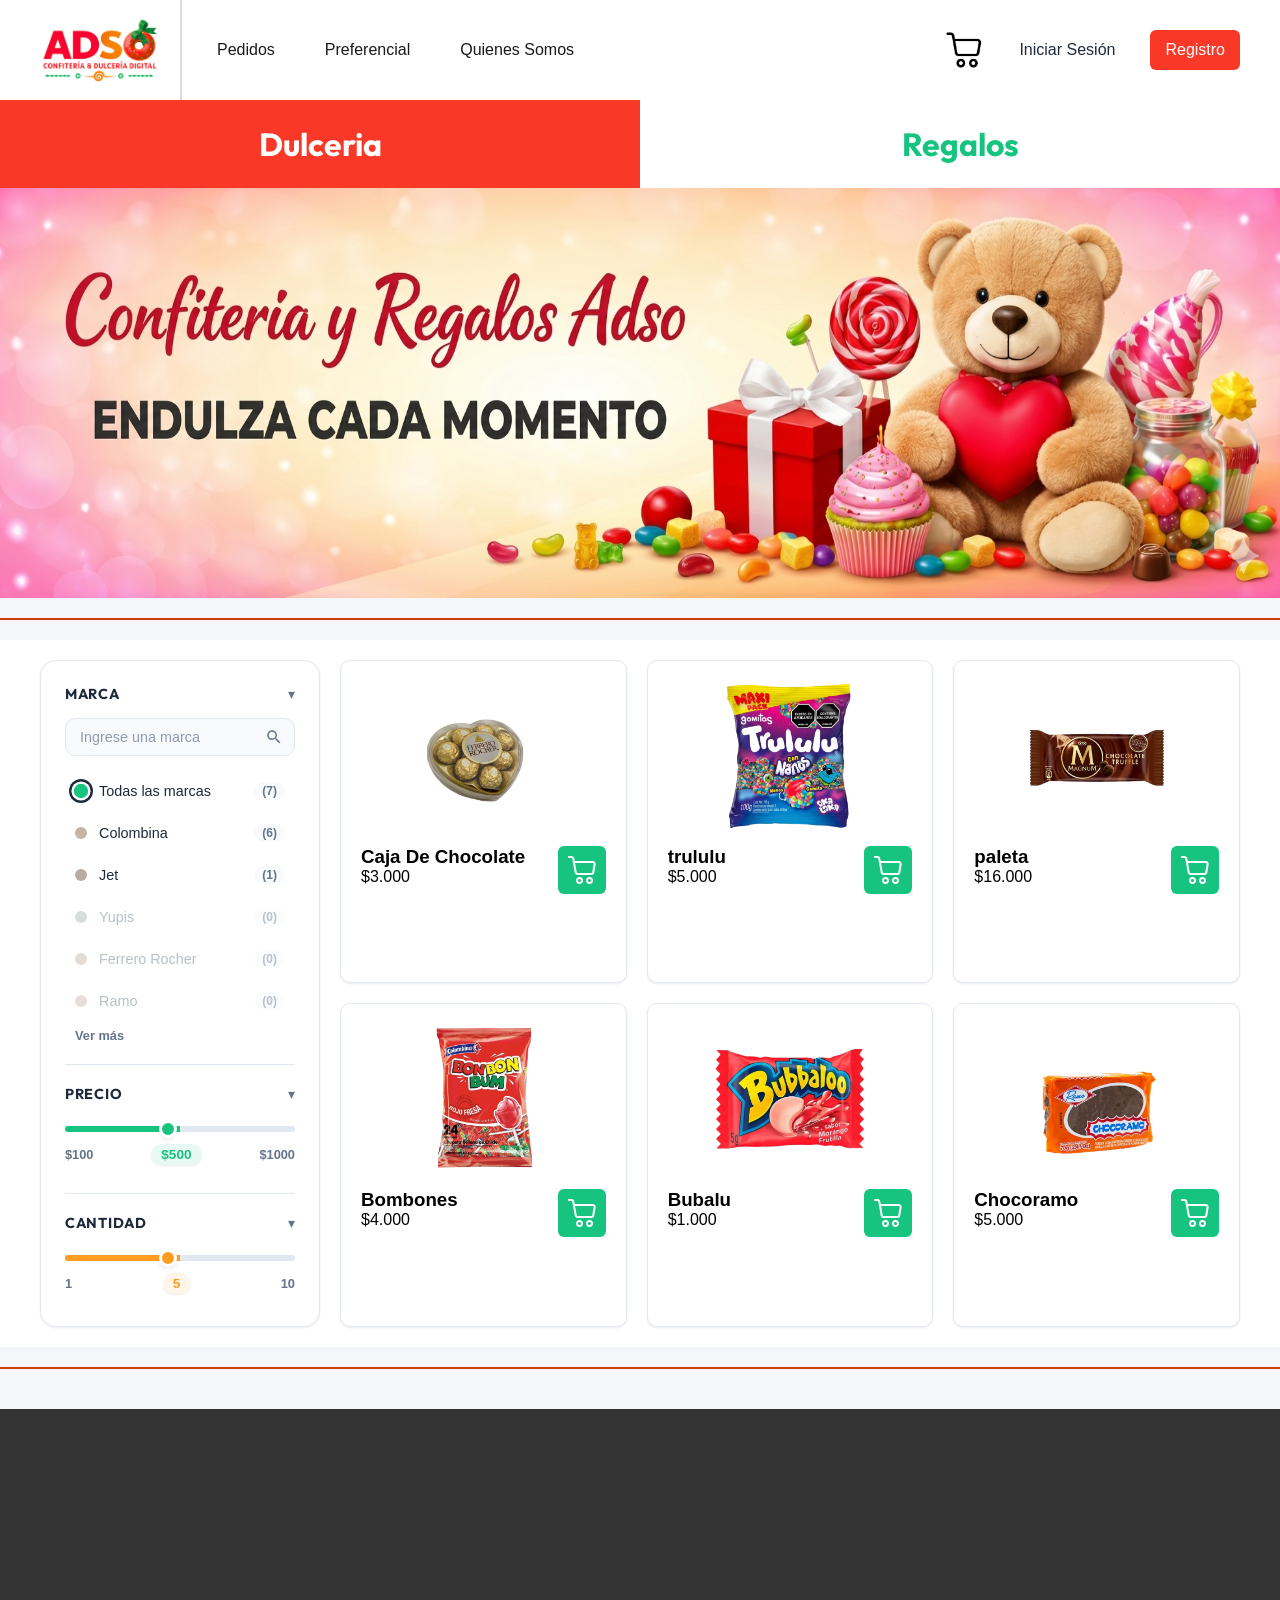
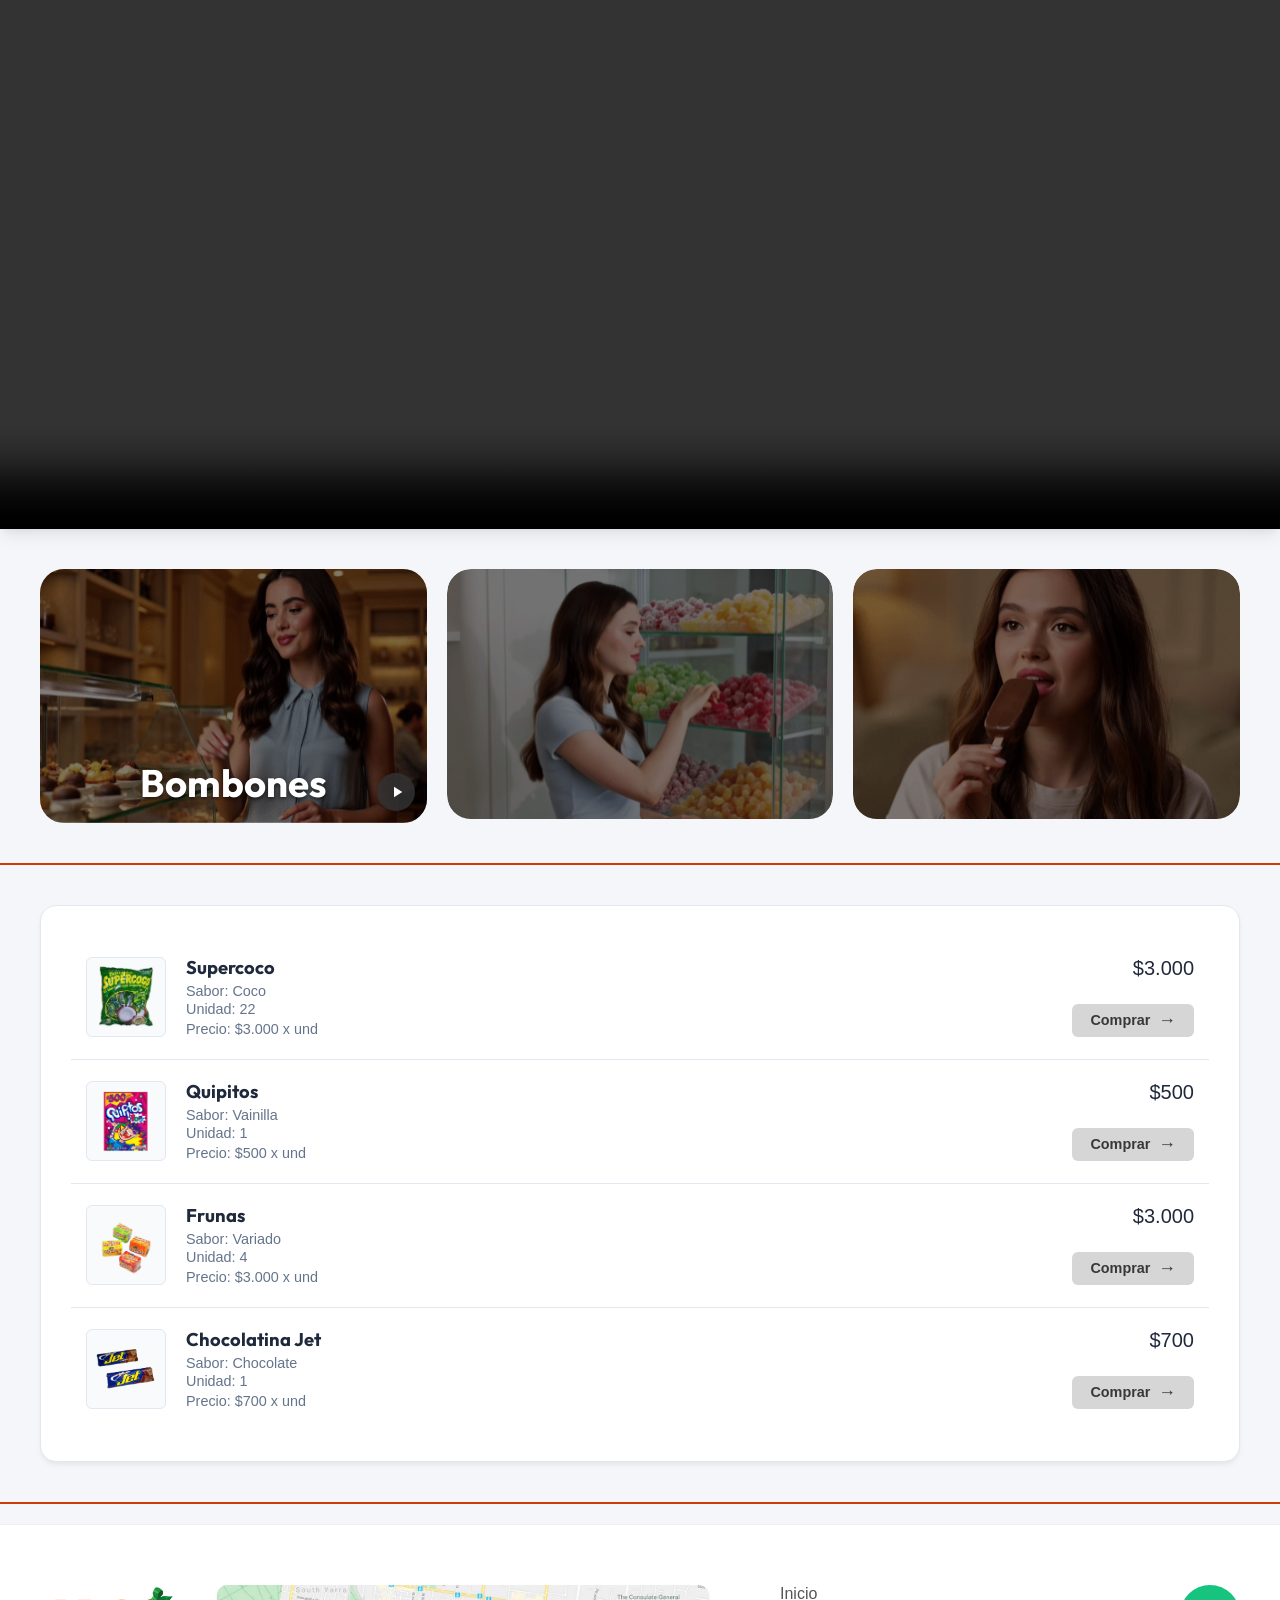
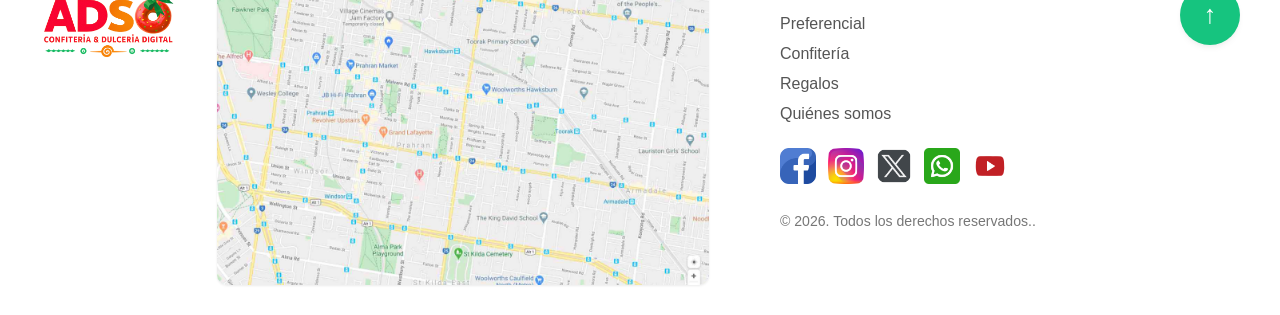
==== commit f1447bb3: "feat: agregar nuevos pedidos y páginas preferenciales con estilos e imágenes correspondientes" ====
--- a/index.html
+++ b/index.html
@@ -25,9 +25,9 @@
             <nav class="navegacion">
                 <ul>
 
-                    <li class="activo"><a href="#">Pedidos</a></li>
-                    <li class="activo"><a href="#">Preferencial</a></li>
-                    <li class="activo"><a href="#">Quienes Somos</a></li>
+                    <li class="activo"><a href="pedidos.html">Pedidos</a></li>
+                    <li class="activo"><a href="preferencial.html">Preferencial</a></li>
+                    <li class="activo"><a href="quienes-somos.html">Quienes Somos</a></li>
                     <li class="mobile-only"><a href="#" class="sesion">Iniciar Sesión</a></li>
                     <li class="mobile-only"><a href="#" class="registro">Registro</a></li>
                 </ul>
@@ -173,7 +173,7 @@
         </aside>
 
         <section class="productos">
-
+ 
             <div class="card">
                 <div class="imgs">
                     <img class="card-img-left" src="./assets/dulceria/descarga.png" alt="chocolate">
--- a/styles/styles.css
+++ b/styles/styles.css
@@ -118,14 +118,17 @@
 
 /*estilos para el contenedor del logo*/
 .logo {
-    width: 140px;
-    height: 80px;
+    width: 120px;
+    max-width: 120px;
+    height: auto;
 }
 
 /*estilos para la imagen del logo*/
 .logo .logo-img {
     width: 100%;
-    height: 100%;
+    height: auto;
+    display: block;
+    object-fit: contain;
 }
 
 /*estilos para el contenedor de navegacion*/
@@ -209,6 +212,7 @@
 .slider {
     text-align: center;
     width: 100%;
+    gap: 20px;
     overflow: hidden;
     position: relative;
 }
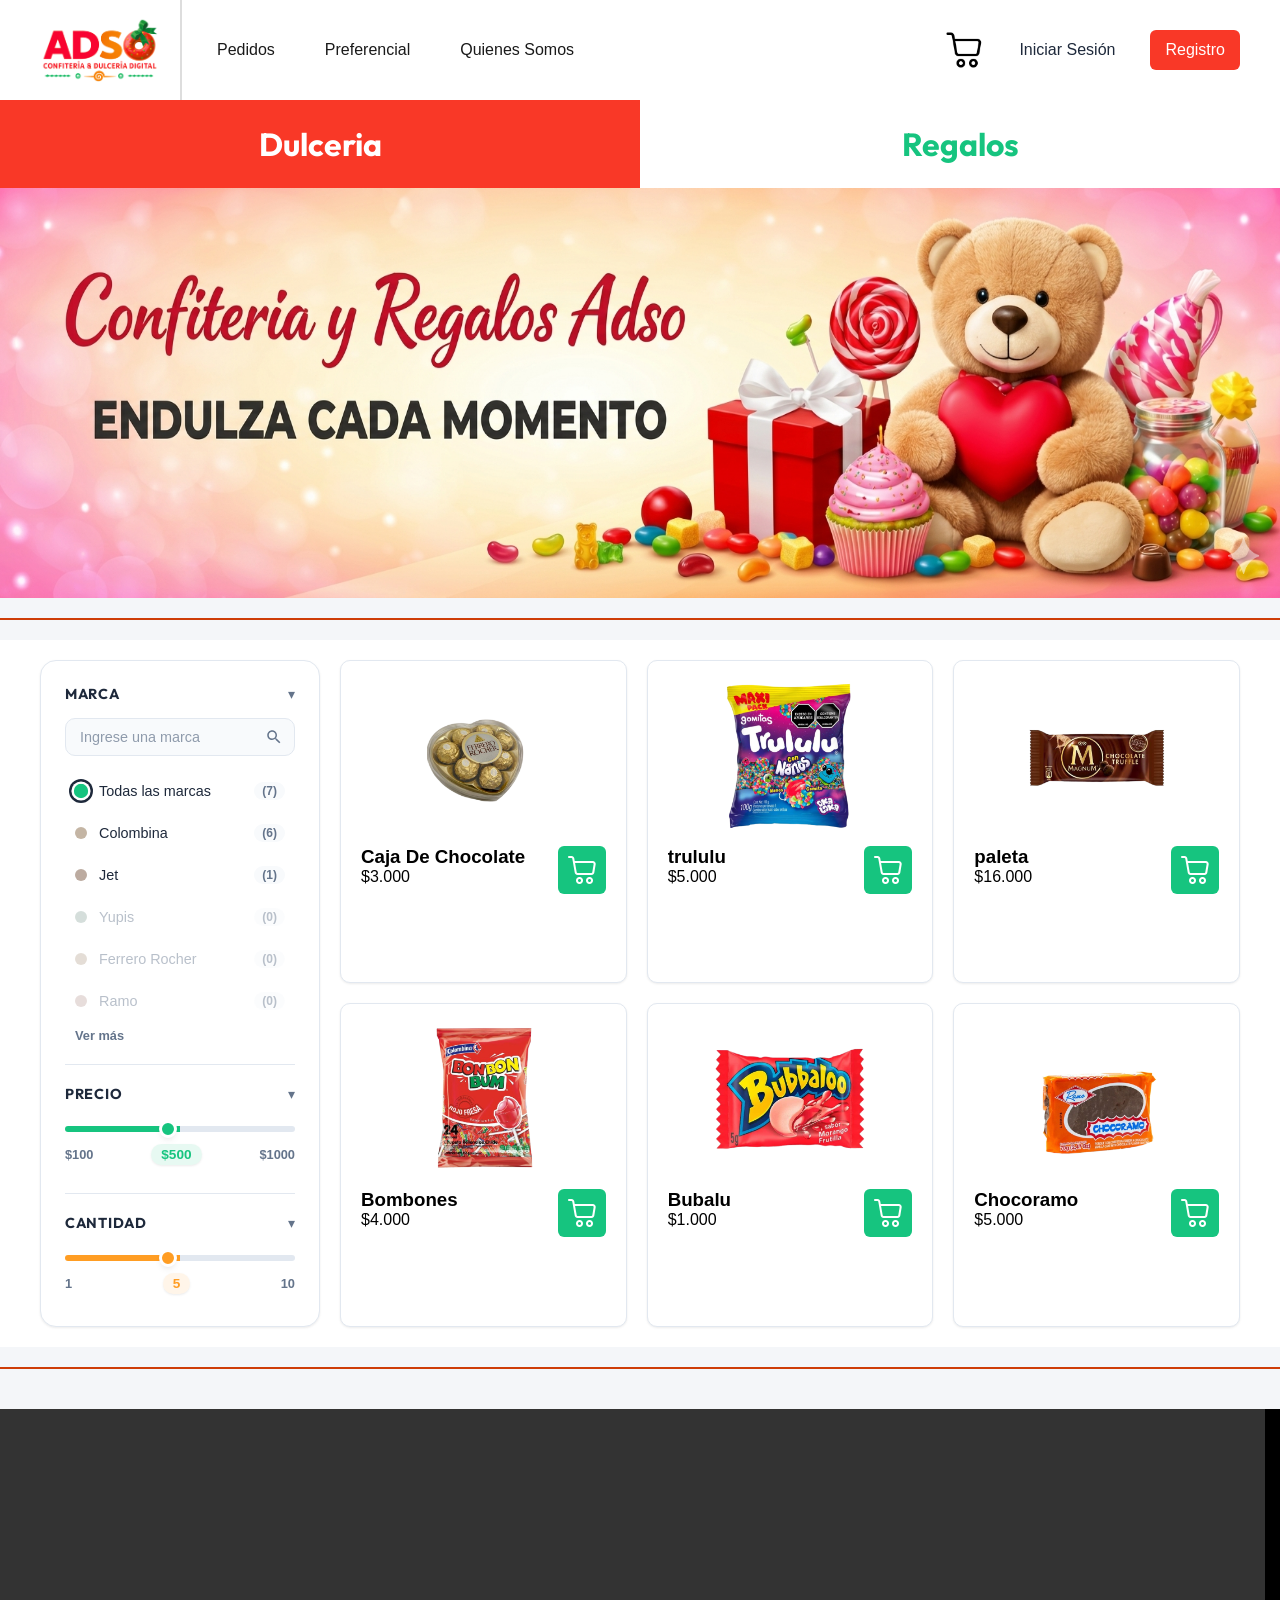
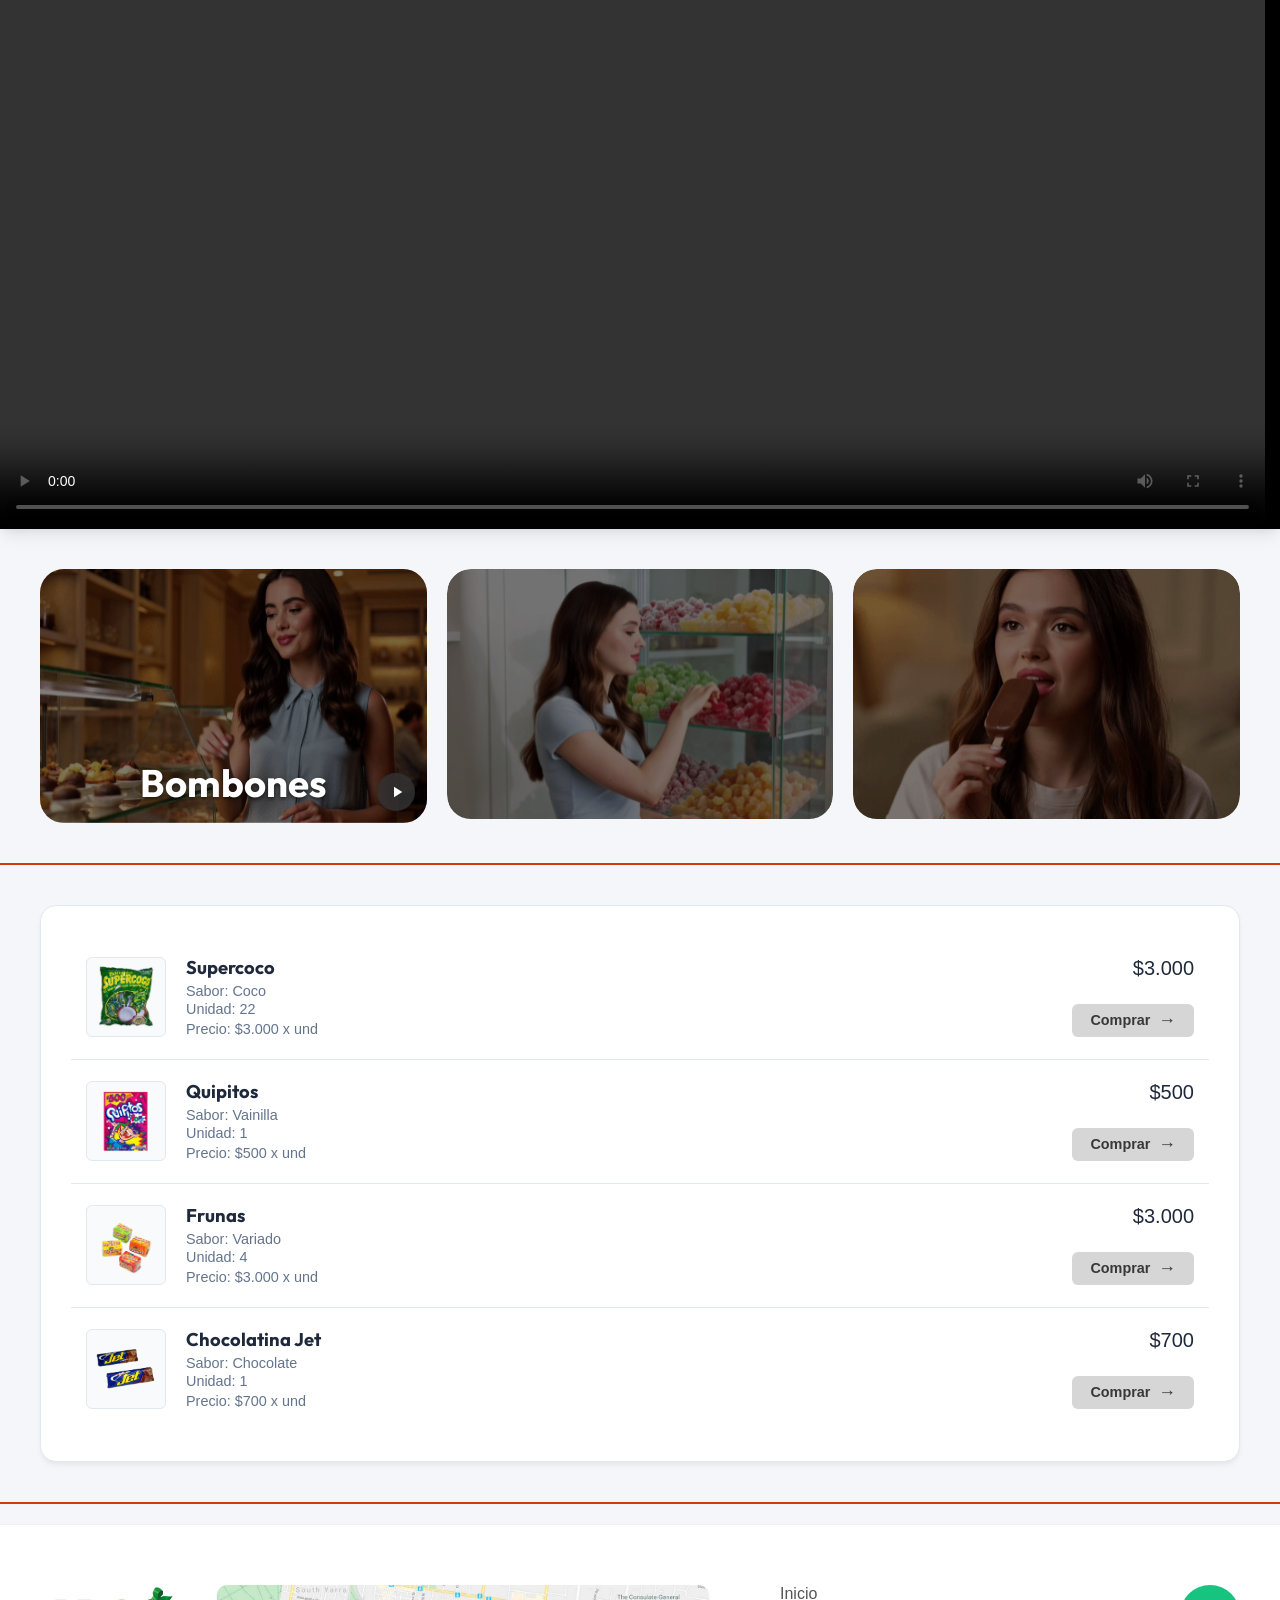
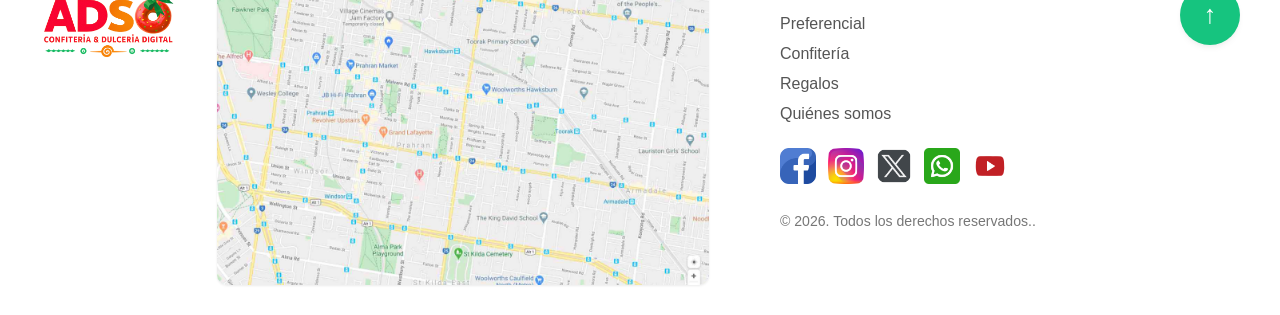
==== commit fd770a29: "crear paginaas del carrito" ====
--- a/index.html
+++ b/index.html
@@ -28,19 +28,19 @@
                     <li class="activo"><a href="pedidos.html">Pedidos</a></li>
                     <li class="activo"><a href="preferencial.html">Preferencial</a></li>
                     <li class="activo"><a href="quienes-somos.html">Quienes Somos</a></li>
-                    <li class="mobile-only"><a href="#" class="sesion">Iniciar Sesión</a></li>
-                    <li class="mobile-only"><a href="#" class="registro">Registro</a></li>
+                    <li class="mobile-only"><a href="inicio de session.html" class="sesion">Iniciar Sesión</a></li>
+                    <li class="mobile-only"><a href="registro.html" class="registro">Registro</a></li>
                 </ul>
             </nav>
 
         </div>
 
         <div class="derecha header-right">
-            <a href="#" class="carrito">
+            <a href="carrito.html" class="carrito">
                 <img class="carrito-img" src="./assets/dulceria/carro-de-la-compra 1.svg" alt="">
             </a>
-            <a href="#" class="sesion desktop-only">Iniciar Sesión</a>
-            <a href="#" class="registro desktop-only">Registro</a>
+            <a href="inicio de session.html" class="sesion desktop-only">Iniciar Sesión</a>
+            <a href="registro.html" class="registro desktop-only">Registro</a>
             <label for="menu-toggle-checkbox" class="menu-toggle" aria-label="Abrir menú">
                 <span class="bar"></span>
                 <span class="bar"></span>
@@ -401,7 +401,7 @@
                         <li><a href="#quienes-somos">Quiénes somos</a></li>
                     </ul>
                 </nav>
-                <!-- /redes sociales -->
+                <!-- /redes sociales del footer -->
                 <div class="footer-socials">
                     <a href="#" class="social-icon icon-facebook"><img src="./assets/dulceria/facebook.png"
                             alt="Facebook"></a>
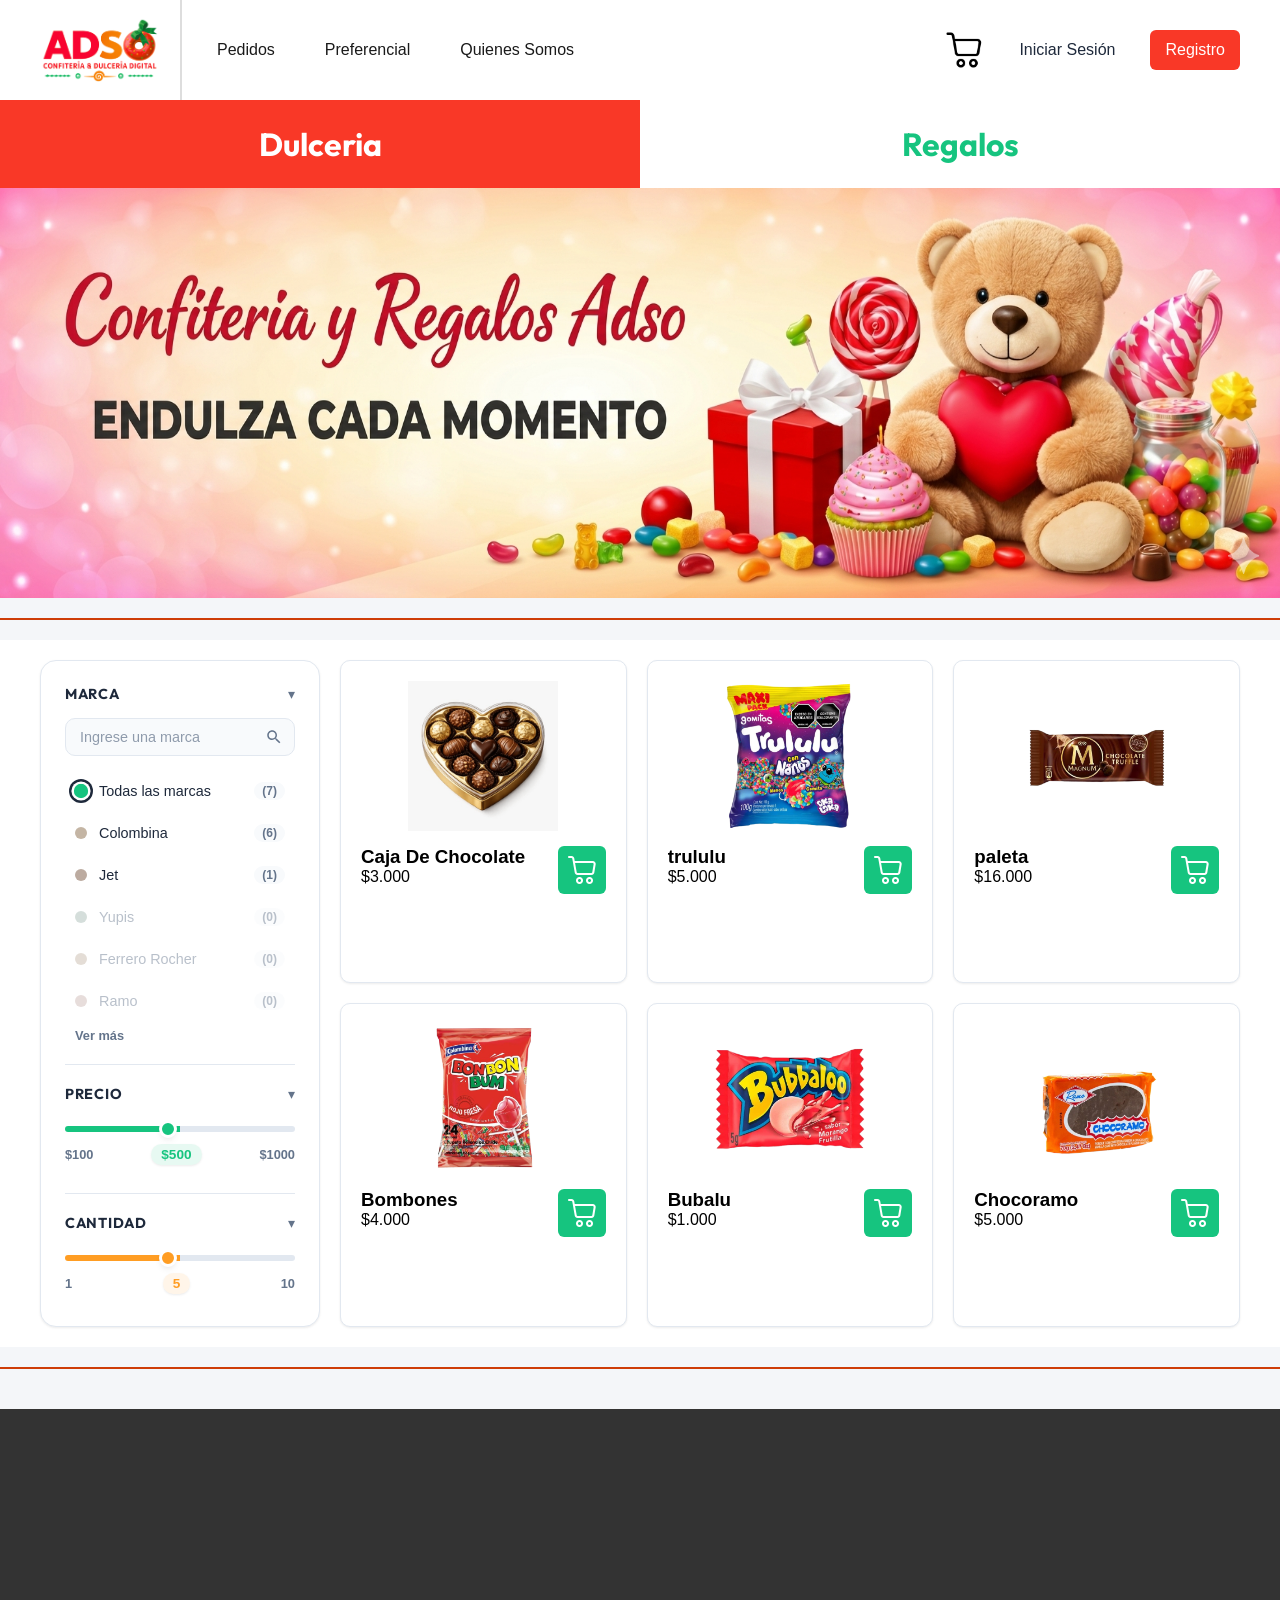
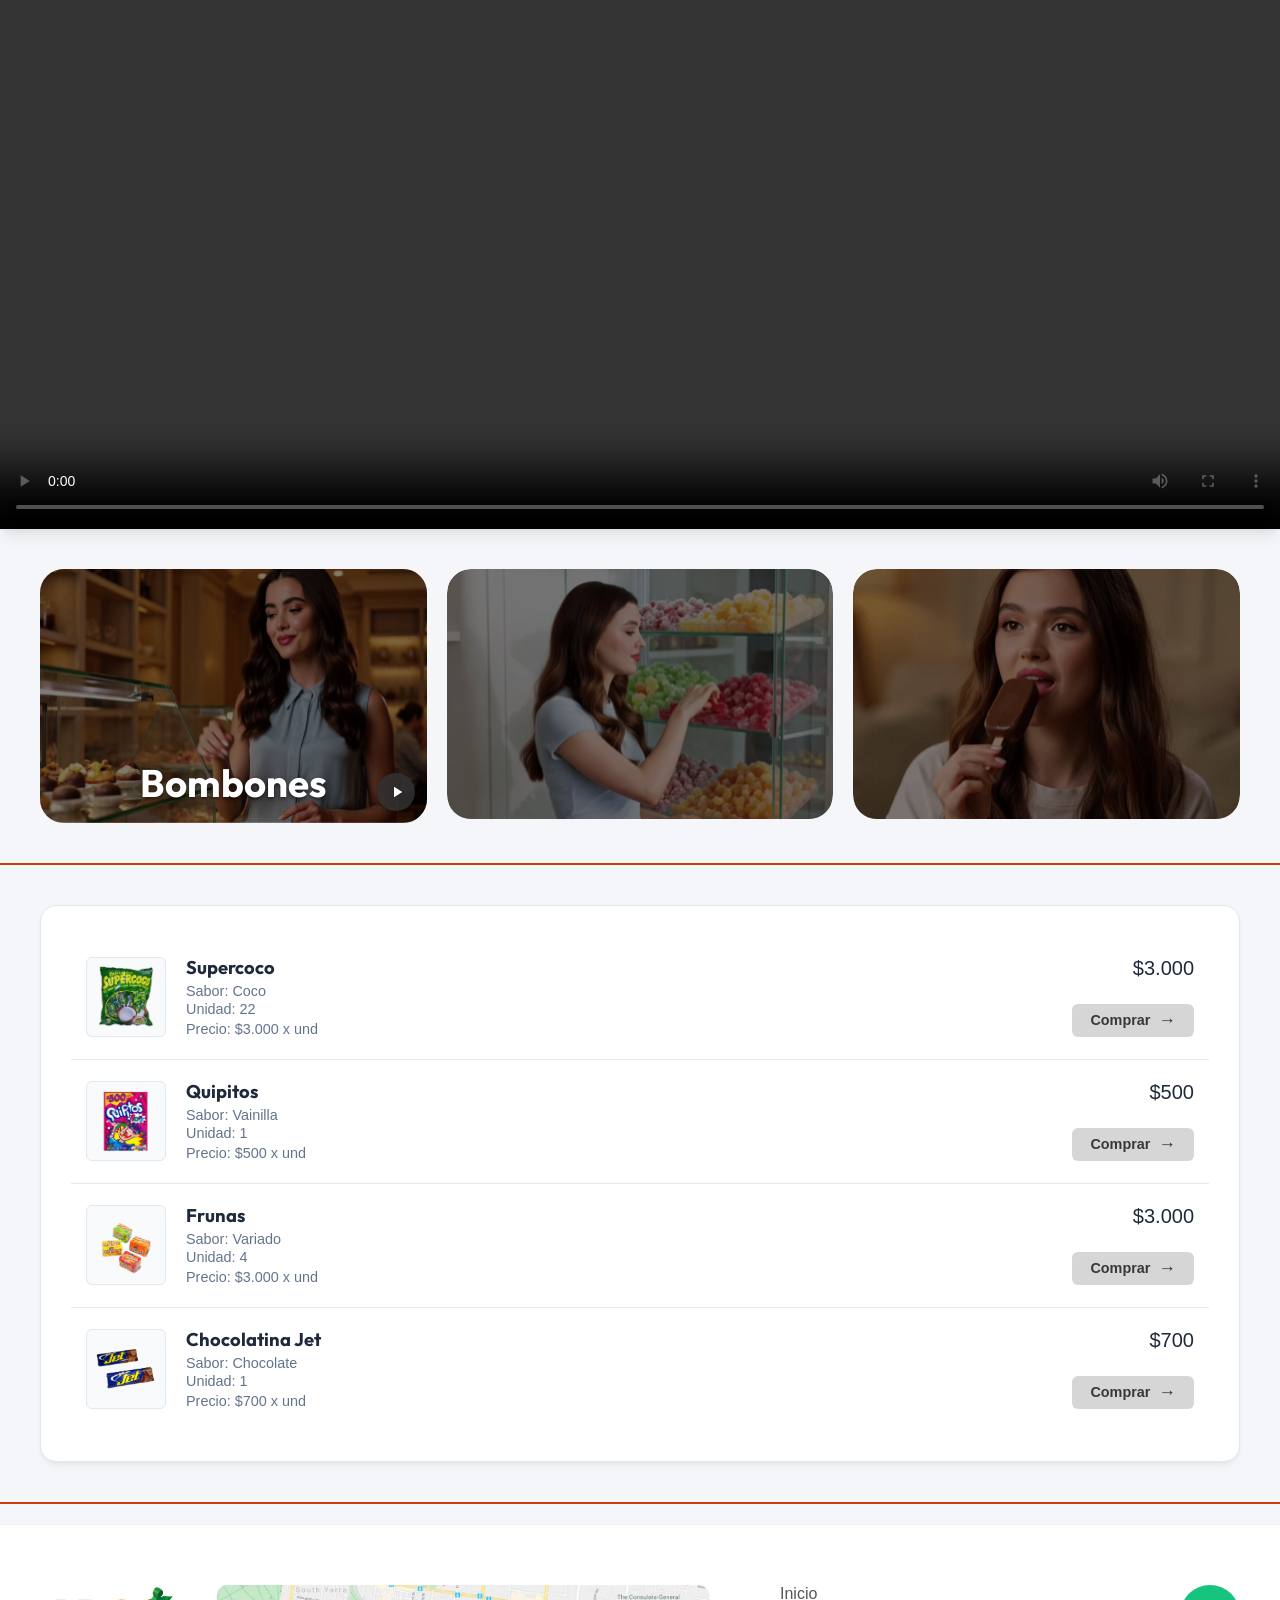
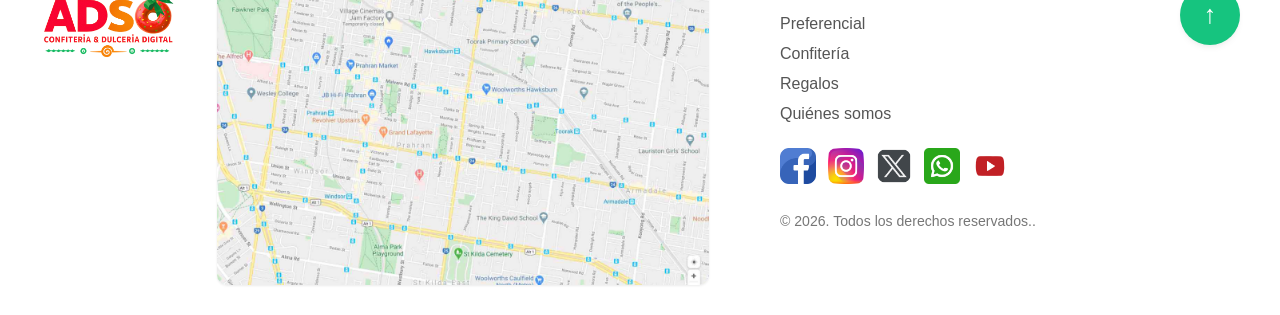
==== commit 04e59cc2: "correcion de paginas" ====
--- a/index.html
+++ b/index.html
@@ -176,9 +176,9 @@
  
             <div class="card">
                 <div class="imgs">
-                    <img class="card-img-left" src="./assets/dulceria/descarga.png" alt="chocolate">
-                    <img class="card-img" src="./assets/dulceria/descarga.png" alt="chocolate">
-                    <img class="card-img-right" src="./assets/dulceria/descarga.png" alt="chocolate">
+                    <img class="card-img-left" src="./assets/dulceria/chocolate.png" alt="chocolate">
+                    <img class="card-img" src="./assets/dulceria/chocolate.png" alt="chocolate">
+                    <img class="card-img-right" src="./assets/dulceria/chocolate.png" alt="chocolate">
                 </div>
                 <div class="items">
                     <div class="top">
--- a/styles/styles.css
+++ b/styles/styles.css
@@ -714,7 +714,7 @@
 
 /* Efecto hover: las imágenes de los lados se abren sutilmente por debajo */
 .card:hover .card-img-left {
-    opacity: 0.6;
+    opacity: 0.20;
     transform: translateX(-18px) translateY(2px) scale(0.92) rotate(-12deg);
 }
 
